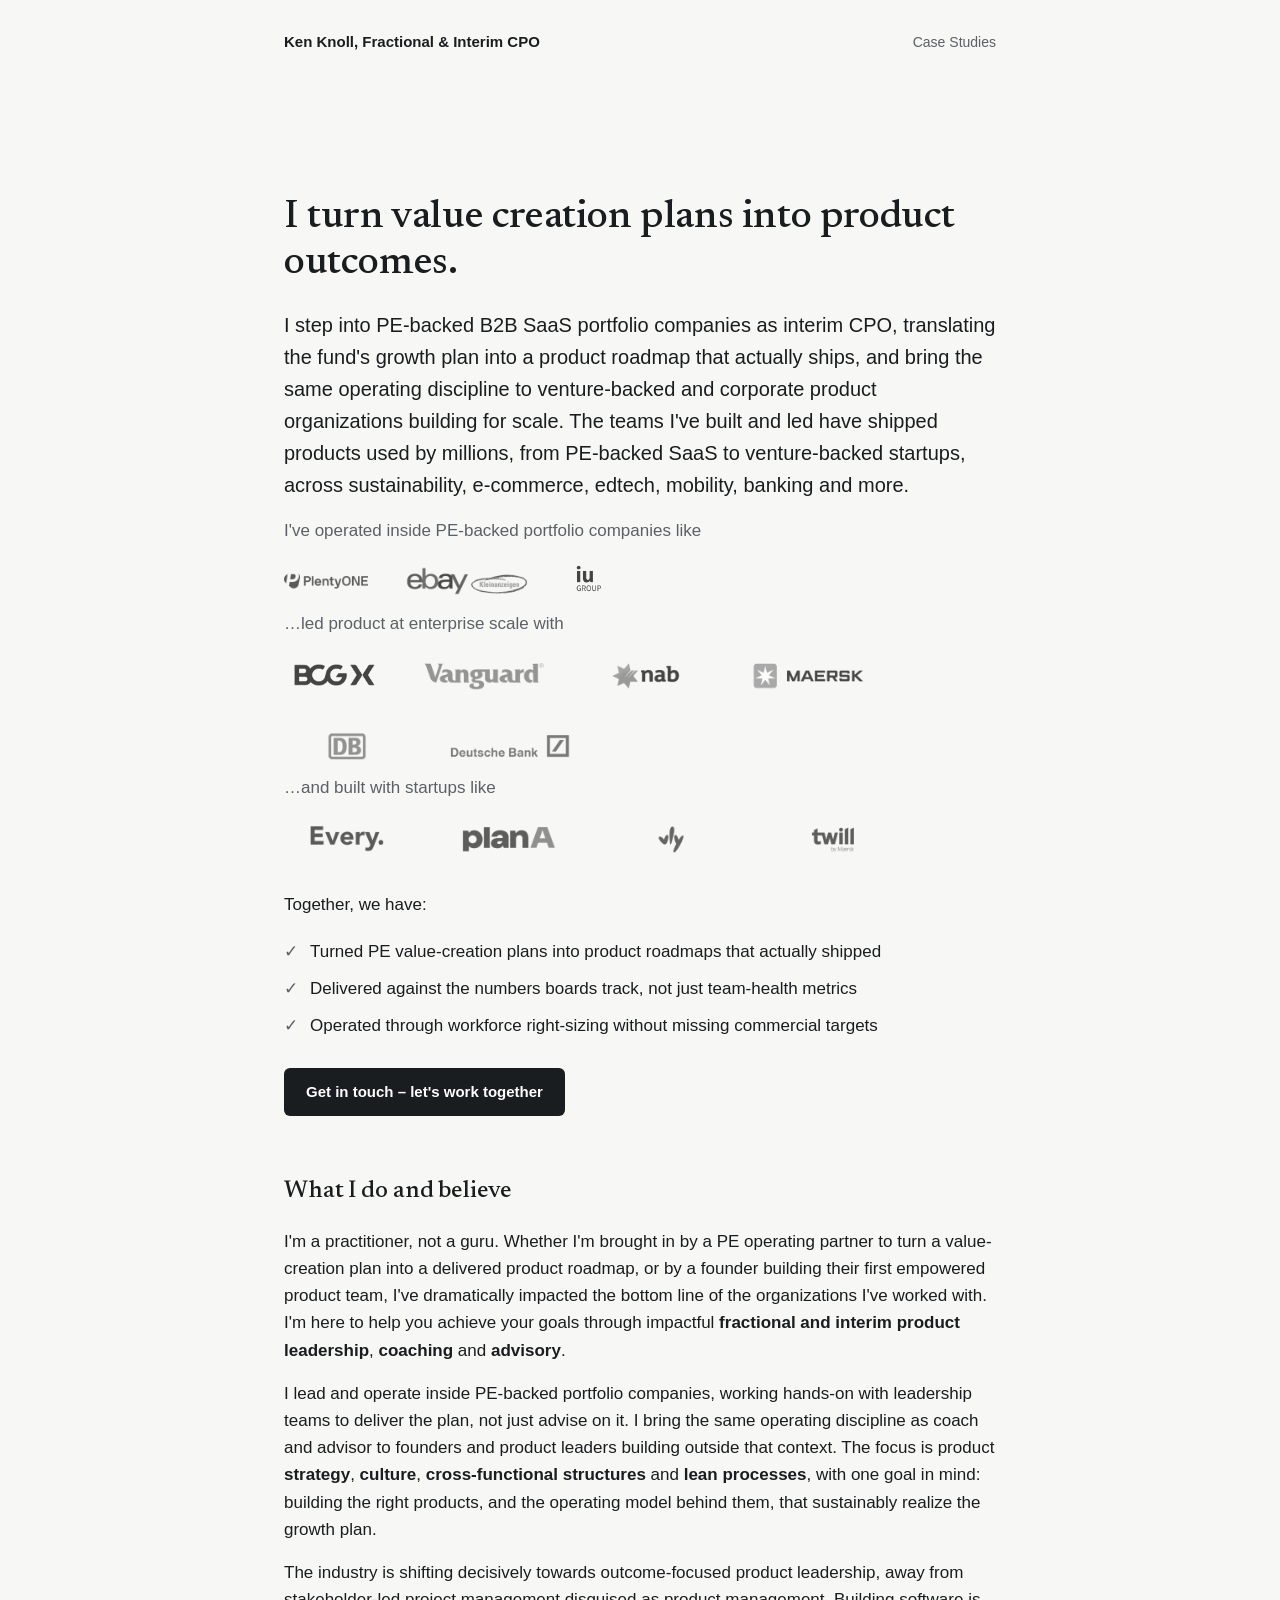
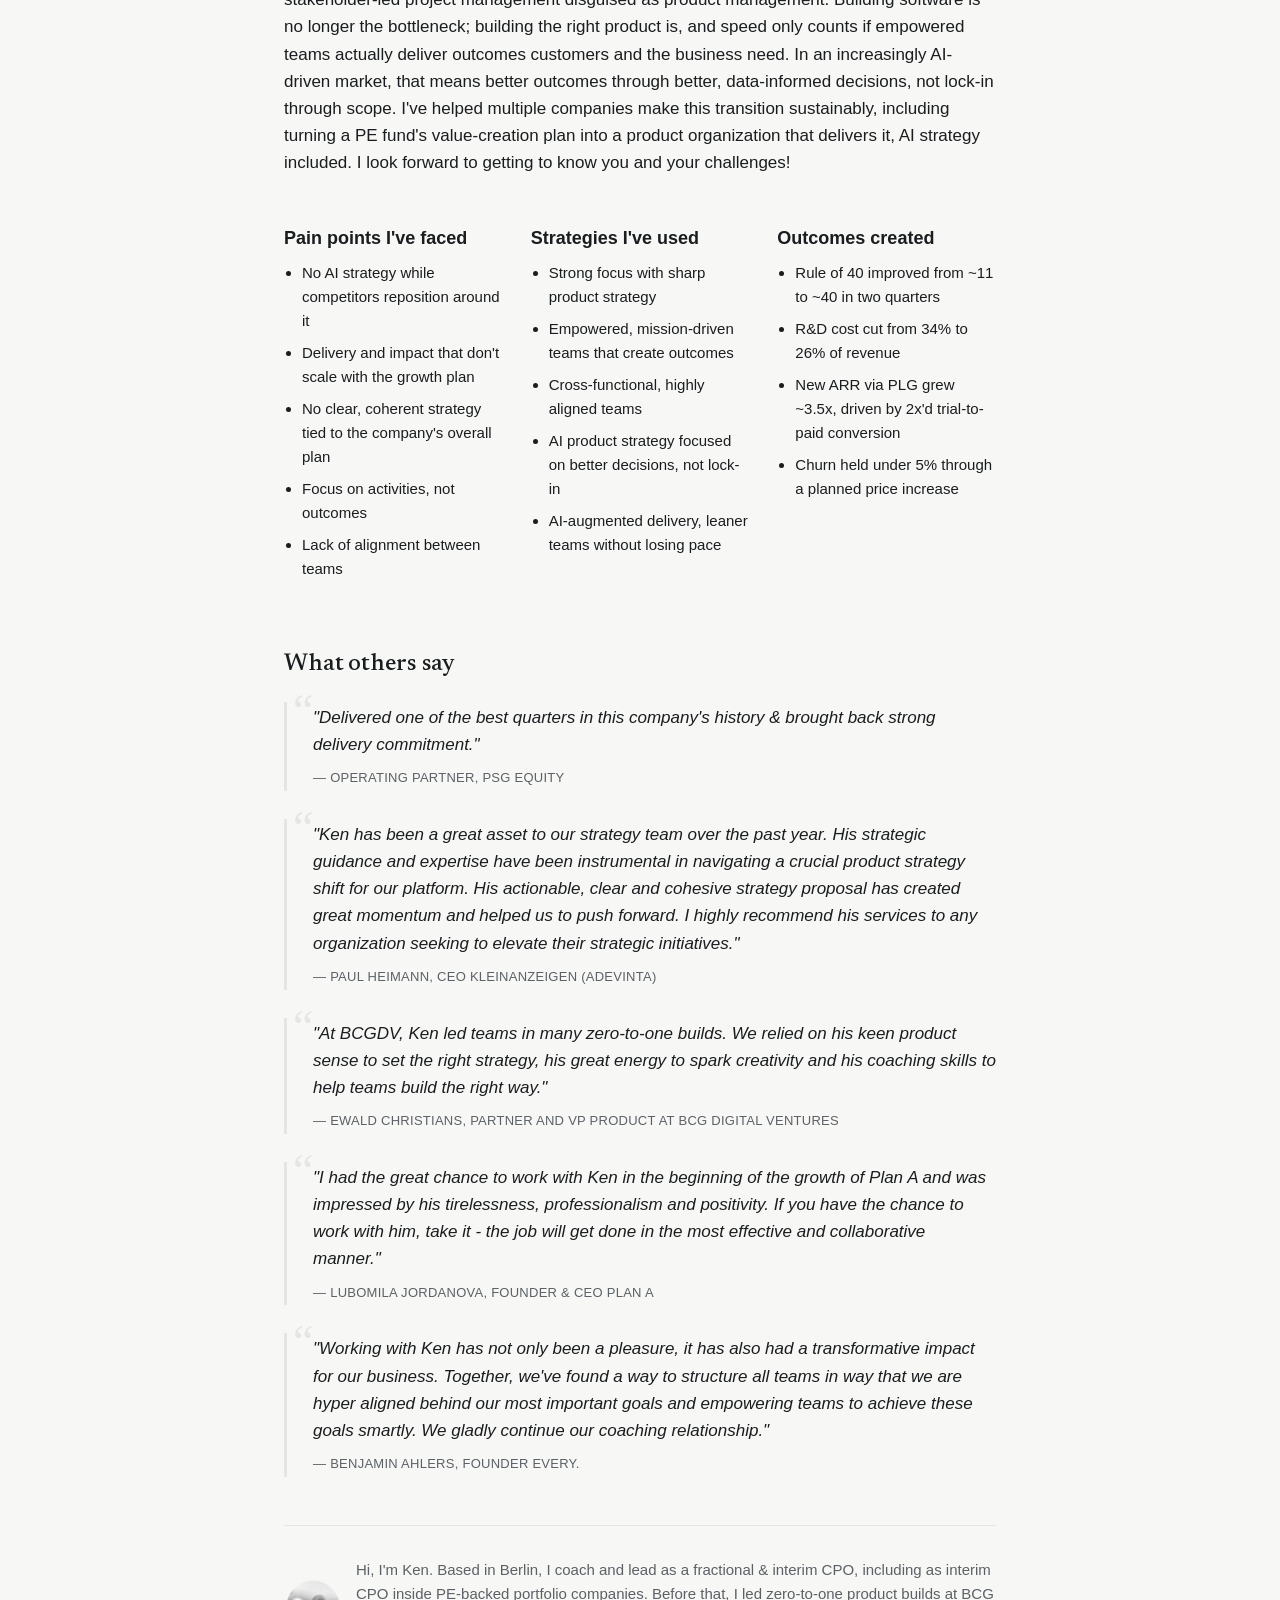
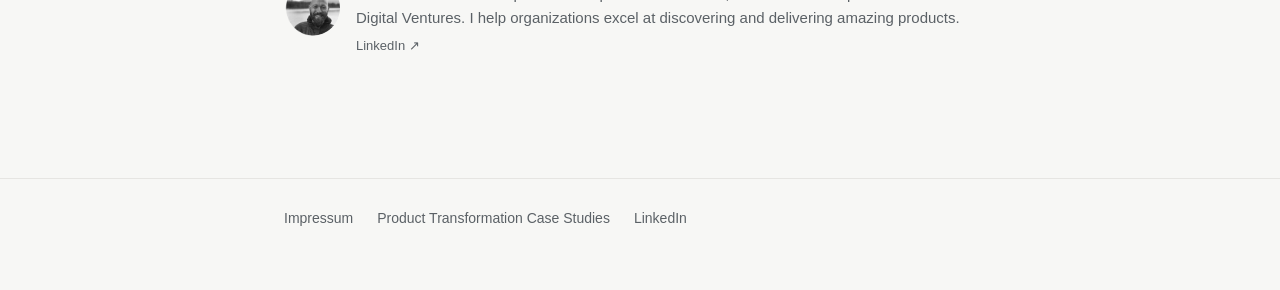
==== index.html @ 86057013 "Refine PE positioning copy per feedback - Together-we-have bullets now PE-legible proof points - Rew" ====
<!DOCTYPE html>
<html lang="en">
<head>
<meta charset="UTF-8">
<meta name="viewport" content="width=device-width, initial-scale=1.0">
<title>Ken Knoll — Interim CPO for PE-Backed B2B SaaS Growth</title>
<meta name="description" content="Ken Knoll is an interim & fractional CPO turning PE value-creation plans into delivered outcomes, most recently at a PSG Equity portfolio company.">
<link rel="canonical" href="https://ken.berlin/">
<link rel="icon" type="image/svg+xml" href="/favicon.svg">
<meta property="og:type" content="website">
<meta property="og:url" content="https://ken.berlin/">
<meta property="og:title" content="Ken Knoll — Interim CPO for PE-Backed B2B SaaS Growth">
<meta property="og:description" content="Ken Knoll is an interim & fractional CPO turning PE value-creation plans into delivered outcomes, most recently at a PSG Equity portfolio company.">
<meta property="og:image" content="https://ken.berlin/assets/images/ken-headshot.png">
<meta name="twitter:card" content="summary_large_image">
<meta name="twitter:title" content="Ken Knoll — Interim CPO for PE-Backed B2B SaaS Growth">
<meta name="twitter:description" content="Ken Knoll is an interim & fractional CPO turning PE value-creation plans into delivered outcomes, most recently at a PSG Equity portfolio company.">
<meta name="twitter:image" content="https://ken.berlin/assets/images/ken-headshot.png">
<link rel="stylesheet" href="/assets/style.css">
<script type="application/ld+json">
{
  "@context": "https://schema.org",
  "@type": "Person",
  "name": "Ken Knoll",
  "url": "https://ken.berlin/",
  "image": "https://ken.berlin/assets/images/ken-headshot.png",
  "jobTitle": "Fractional & Interim Chief Product Officer",
  "description": "Interim & fractional CPO who turns PE value-creation plans into delivered product outcomes for B2B SaaS portfolio companies.",
  "address": {
    "@type": "PostalAddress",
    "addressLocality": "Berlin",
    "addressCountry": "DE"
  },
  "sameAs": [
    "https://www.linkedin.com/in/ken-knoll-4578077a/"
  ]
}
</script>
</head>
<body>
<header class="site">
  <div class="wrap">
    <a class="brand" href="/">Ken Knoll, Fractional & Interim CPO</a>
    <nav>
      <a href="/coaching/">Case Studies</a>
    </nav>
  </div>
</header>

<main>
  <div class="wrap">
    <h1>I turn value creation plans into product outcomes.</h1>
    <p class="lede">I step into PE-backed B2B SaaS portfolio companies as interim CPO, translating the fund's growth plan into a product roadmap that actually ships, and bring the same operating discipline to venture-backed and corporate product organizations building for scale. The teams I've built and led have shipped products used by millions, from PE-backed SaaS to venture-backed startups, across sustainability, e-commerce, edtech, mobility, banking and more.</p>

    <p class="muted">I've operated inside PE-backed portfolio companies like</p>
    <div class="logo-grid">
      <img src="/assets/images/plentyone.png" alt="PlentyONE" width="400" height="200">
      <img src="/assets/images/ebay-kleinanzeigen.png" alt="eBay Kleinanzeigen" width="600" height="200">
      <img src="/assets/images/iu-group.png" alt="IU Group" width="600" height="542">
    </div>

    <p class="muted">…led product at enterprise scale with</p>
    <div class="logo-grid">
      <img src="/assets/images/bcg.png" alt="BCG" width="600" height="250">
      <img src="/assets/images/vanguard.png" alt="Vanguard" width="600" height="200">
      <img src="/assets/images/nab.png" alt="NAB" width="600" height="200">
      <img src="/assets/images/maersk.png" alt="Maersk" width="600" height="200">
      <img src="/assets/images/deutsche-bahn.png" alt="Deutsche Bahn" width="600" height="200">
      <img src="/assets/images/deutsche-bank.png" alt="Deutsche Bank" width="600" height="200">
    </div>

    <p class="muted">…and built with startups like</p>
    <div class="logo-grid">
      <img src="/assets/images/every.png" alt="Every" width="600" height="200">
      <img src="/assets/images/plan-a.png" alt="Plan A" width="600" height="200">
      <img src="/assets/images/vly.png" alt="Vly" width="600" height="200">
      <img src="/assets/images/twill.png" alt="Twill" width="600" height="200">
    </div>

    <p style="margin-top:32px;">Together, we have:</p>
    <ul class="check">
      <li>Turned PE value-creation plans into product roadmaps that actually shipped</li>
      <li>Delivered against the numbers boards track, not just team-health metrics</li>
      <li>Operated through workforce right-sizing without missing commercial targets</li>
    </ul>

    <a class="cta" href="mailto:ken.knoll@gmail.com">Get in touch – let's work together</a>

    <h2>What I do and believe</h2>
    <p>I'm a practitioner, not a guru. Whether I'm brought in by a PE operating partner to turn a value-creation plan into a delivered product roadmap, or by a founder building their first empowered product team, I've dramatically impacted the bottom line of the organizations I've worked with. I'm here to help you achieve your goals through impactful <strong>fractional and interim product leadership</strong>, <strong>coaching</strong> and <strong>advisory</strong>.</p>
    <p>I lead and operate inside PE-backed portfolio companies, working hands-on with leadership teams to deliver the plan, not just advise on it. I bring the same operating discipline as coach and advisor to founders and product leaders building outside that context. The focus is product <strong>strategy</strong>, <strong>culture</strong>, <strong>cross-functional structures</strong> and <strong>lean processes</strong>, with one goal in mind: building the right products, and the operating model behind them, that sustainably realize the growth plan.</p>
    <p>The industry is shifting decisively towards outcome-focused product leadership, away from stakeholder-led project management disguised as product management. Building software is no longer the bottleneck; building the right product is, and speed only counts if empowered teams actually deliver outcomes customers and the business need. In an increasingly AI-driven market, that means better outcomes through better, data-informed decisions, not lock-in through scope. I've helped multiple companies make this transition sustainably, including turning a PE fund's value-creation plan into a product organization that delivers it, AI strategy included. I look forward to getting to know you and your challenges!</p>

    <div class="grid-3">
      <div>
        <h3>Pain points I've faced</h3>
        <ul>
          <li>No AI strategy while competitors reposition around it</li>
          <li>Delivery and impact that don't scale with the growth plan</li>
          <li>No clear, coherent strategy tied to the company's overall plan</li>
          <li>Focus on activities, not outcomes</li>
          <li>Lack of alignment between teams</li>
        </ul>
      </div>
      <div>
        <h3>Strategies I've used</h3>
        <ul>
          <li>Strong focus with sharp product strategy</li>
          <li>Empowered, mission-driven teams that create outcomes</li>
          <li>Cross-functional, highly aligned teams</li>
          <li>AI product strategy focused on better decisions, not lock-in</li>
          <li>AI-augmented delivery, leaner teams without losing pace</li>
        </ul>
      </div>
      <div>
        <h3>Outcomes created</h3>
        <ul>
          <li>Rule of 40 improved from ~11 to ~40 in two quarters</li>
          <li>R&amp;D cost cut from 34% to 26% of revenue</li>
          <li>New ARR via PLG grew ~3.5x, driven by 2x'd trial-to-paid conversion</li>
          <li>Churn held under 5% through a planned price increase</li>
        </ul>
      </div>
    </div>

    <h2>What others say</h2>

    <blockquote class="testimonial">
      <p class="quote">"Delivered one of the best quarters in this company's history & brought back strong delivery commitment."</p>
      <cite>Operating Partner, PSG Equity</cite>
    </blockquote>

    <blockquote class="testimonial">
      <p class="quote">"Ken has been a great asset to our strategy team over the past year. His strategic guidance and expertise have been instrumental in navigating a crucial product strategy shift for our platform. His actionable, clear and cohesive strategy proposal has created great momentum and helped us to push forward. I highly recommend his services to any organization seeking to elevate their strategic initiatives."</p>
      <cite>Paul Heimann, CEO Kleinanzeigen (Adevinta)</cite>
    </blockquote>

    <blockquote class="testimonial">
      <p class="quote">"At BCGDV, Ken led teams in many zero-to-one builds. We relied on his keen product sense to set the right strategy, his great energy to spark creativity and his coaching skills to help teams build the right way."</p>
      <cite>Ewald Christians, Partner and VP Product at BCG Digital Ventures</cite>
    </blockquote>

    <blockquote class="testimonial">
      <p class="quote">"I had the great chance to work with Ken in the beginning of the growth of Plan A and was impressed by his tirelessness, professionalism and positivity. If you have the chance to work with him, take it - the job will get done in the most effective and collaborative manner."</p>
      <cite>Lubomila Jordanova, Founder &amp; CEO Plan A</cite>
    </blockquote>

    <blockquote class="testimonial">
      <p class="quote">"Working with Ken has not only been a pleasure, it has also had a transformative impact for our business. Together, we've found a way to structure all teams in way that we are hyper aligned behind our most important goals and empowering teams to achieve these goals smartly. We gladly continue our coaching relationship."</p>
      <cite>Benjamin Ahlers, Founder Every.</cite>
    </blockquote>

    <div class="author-block">
      <img src="/assets/images/ken-headshot.png" alt="Ken Knoll" width="600" height="579">
      <div>
        <p>Hi, I'm Ken. Based in Berlin, I coach and lead as a fractional &amp; interim CPO, including as interim CPO inside PE-backed portfolio companies. Before that, I led zero-to-one product builds at BCG Digital Ventures. I help organizations excel at discovering and delivering amazing products.</p>
        <a class="linkedin-link" href="https://www.linkedin.com/in/ken-knoll-4578077a/" target="_blank" rel="noopener">LinkedIn ↗</a>
      </div>
    </div>
  </div>
</main>

<footer class="site">
  <div class="wrap">
    <a href="/impressum/">Impressum</a>
    <a href="/coaching/">Product Transformation Case Studies</a>
    <a href="https://www.linkedin.com/in/ken-knoll-4578077a/" target="_blank" rel="noopener">LinkedIn</a>
  </div>
</footer>
</body>
</html>
---- assets/style.css ----
@font-face {
  font-family: 'Newsreader';
  font-style: normal;
  font-weight: 500;
  font-display: swap;
  src: url('/assets/fonts/newsreader.woff2') format('woff2');
}

:root {
  --ink: #1a1d1f;
  --muted: #5b6166;
  --line: #e6e5e2;
  --bg: #f7f7f5;
  --accent: #1a1d1f;
  --max: 760px;
  --heading-font: 'Newsreader', Georgia, serif;
}

* { box-sizing: border-box; }

html { -webkit-text-size-adjust: 100%; }

body {
  margin: 0;
  color: var(--ink);
  background: var(--bg);
  font-family: -apple-system, BlinkMacSystemFont, "Segoe UI", Helvetica, Arial, sans-serif;
  line-height: 1.6;
  font-size: 17px;
}

.wrap {
  max-width: var(--max);
  margin: 0 auto;
  padding: 0 24px;
}

header.site {
  padding: 28px 0 0;
}

header.site .wrap {
  display: flex;
  align-items: center;
  justify-content: space-between;
}

header.site a.brand {
  color: var(--ink);
  text-decoration: none;
  font-weight: 600;
  font-size: 15px;
}

header.site nav a {
  color: var(--muted);
  text-decoration: none;
  font-size: 14px;
  margin-left: 20px;
}

header.site nav a:hover { color: var(--ink); }

main { padding: 40px 0 80px; }

h1 {
  font-family: var(--heading-font);
  font-weight: 500;
  font-size: 40px;
  line-height: 1.15;
  letter-spacing: -0.01em;
  margin: 100px 0 22px;
}

h2 {
  font-family: var(--heading-font);
  font-weight: 500;
  font-size: 24px;
  margin: 56px 0 18px;
  letter-spacing: -0.005em;
}

h3 {
  font-size: 18px;
  margin: 28px 0 8px;
}

p { margin: 0 0 16px; }

.lede {
  font-size: 20px;
  color: var(--ink);
}

.muted { color: var(--muted); }

a { color: var(--ink); }

.cta {
  display: inline-block;
  margin-top: 8px;
  padding: 12px 22px;
  background: var(--ink);
  color: #fff !important;
  text-decoration: none;
  border-radius: 6px;
  font-weight: 600;
  font-size: 15px;
}

.cta:hover { opacity: 0.85; }

.logos-label {
  font-size: 13px;
  text-transform: uppercase;
  letter-spacing: 0.06em;
  color: var(--muted);
  margin: 40px 0 16px;
}

.logo-grid {
  display: flex;
  flex-wrap: wrap;
  align-items: center;
  gap: 28px 36px;
  margin-bottom: 8px;
}

.logo-grid img {
  height: 42px;
  width: auto;
  max-width: 170px;
  object-fit: contain;
  filter: grayscale(100%);
  opacity: 0.72;
}

ul.check {
  list-style: none;
  padding: 0;
  margin: 20px 0;
}

ul.check li {
  padding-left: 26px;
  position: relative;
  margin-bottom: 10px;
}

ul.check li::before {
  content: "✓";
  position: absolute;
  left: 0;
  color: var(--muted);
}

.grid-3 {
  display: grid;
  grid-template-columns: repeat(3, 1fr);
  gap: 28px;
  margin: 20px 0 8px;
}

.grid-3 ul {
  margin: 0;
  padding-left: 18px;
}

.grid-3 li { margin-bottom: 8px; font-size: 15px; }

@media (max-width: 640px) {
  body { font-size: 16px; }
  .wrap { padding: 0 20px; }
  header.site { padding-top: 20px; }
  header.site nav a { margin-left: 14px; font-size: 13px; }
  main { padding: 24px 0 56px; }
  h1 { font-size: 28px; margin-top: 48px; }
  h2 { font-size: 21px; margin: 40px 0 14px; }
  .lede { font-size: 18px; }
  .grid-3 { grid-template-columns: 1fr; gap: 24px; }
  .logo-grid { gap: 20px 24px; }
  .logo-grid img { height: 30px; max-width: 120px; }
  .author-block { flex-wrap: wrap; }
  .exec-summary { padding: 16px 18px; }
  footer.site .wrap { flex-direction: column; gap: 10px; }
}

@media (max-width: 420px) {
  header.site .wrap { flex-direction: column; align-items: flex-start; gap: 10px; }
  header.site nav a { margin-left: 0; margin-right: 16px; }
}

blockquote.testimonial {
  position: relative;
  margin: 0 0 28px;
  padding: 2px 0 2px 26px;
  border-left: 3px solid var(--line);
}

blockquote.testimonial::before {
  content: "\201C";
  position: absolute;
  left: 6px;
  top: -14px;
  font-family: Georgia, "Times New Roman", serif;
  font-size: 46px;
  line-height: 1;
  color: var(--line);
}

blockquote.testimonial p.quote {
  font-style: italic;
  font-size: 17px;
  margin: 0 0 10px;
  color: var(--ink);
}

blockquote.testimonial cite {
  display: block;
  font-style: normal;
  color: var(--muted);
  font-size: 13px;
  letter-spacing: 0.02em;
  text-transform: uppercase;
}

blockquote.testimonial cite::before {
  content: "— ";
}

.author-block {
  display: flex;
  align-items: center;
  gap: 16px;
  margin-top: 48px;
  padding-top: 32px;
  border-top: 1px solid var(--line);
}

.author-block img {
  width: 56px;
  height: 56px;
  border-radius: 50%;
  object-fit: cover;
}

.author-block p { margin: 0; font-size: 15px; color: var(--muted); }

.author-block .linkedin-link {
  display: inline-block;
  margin-top: 6px;
  font-size: 13px;
  color: var(--muted);
  text-decoration: none;
}

.author-block .linkedin-link:hover { color: var(--ink); }

footer.site {
  border-top: 1px solid var(--line);
  margin-top: 40px;
  padding: 28px 0 60px;
}

footer.site .wrap {
  display: flex;
  flex-wrap: wrap;
  gap: 8px 24px;
  font-size: 14px;
}

footer.site a {
  color: var(--muted);
  text-decoration: none;
}

footer.site a:hover { color: var(--ink); }

.back-link {
  display: inline-block;
  margin-bottom: 24px;
  font-size: 14px;
  color: var(--muted);
  text-decoration: none;
}

.back-link:hover { color: var(--ink); }

article.case-study {
  padding: 32px 0 40px;
  border-bottom: 1px solid var(--line);
  margin-bottom: 8px;
}

article.case-study:last-of-type { border-bottom: none; }

.exec-summary {
  background: #f4f2ee;
  border-radius: 8px;
  padding: 20px 22px;
  margin: 18px 0 28px;
  font-size: 15px;
}

.exec-summary dt {
  font-weight: 600;
  margin-top: 10px;
}

.exec-summary dt:first-child { margin-top: 0; }

.exec-summary dd { margin: 2px 0 0; color: var(--muted); }
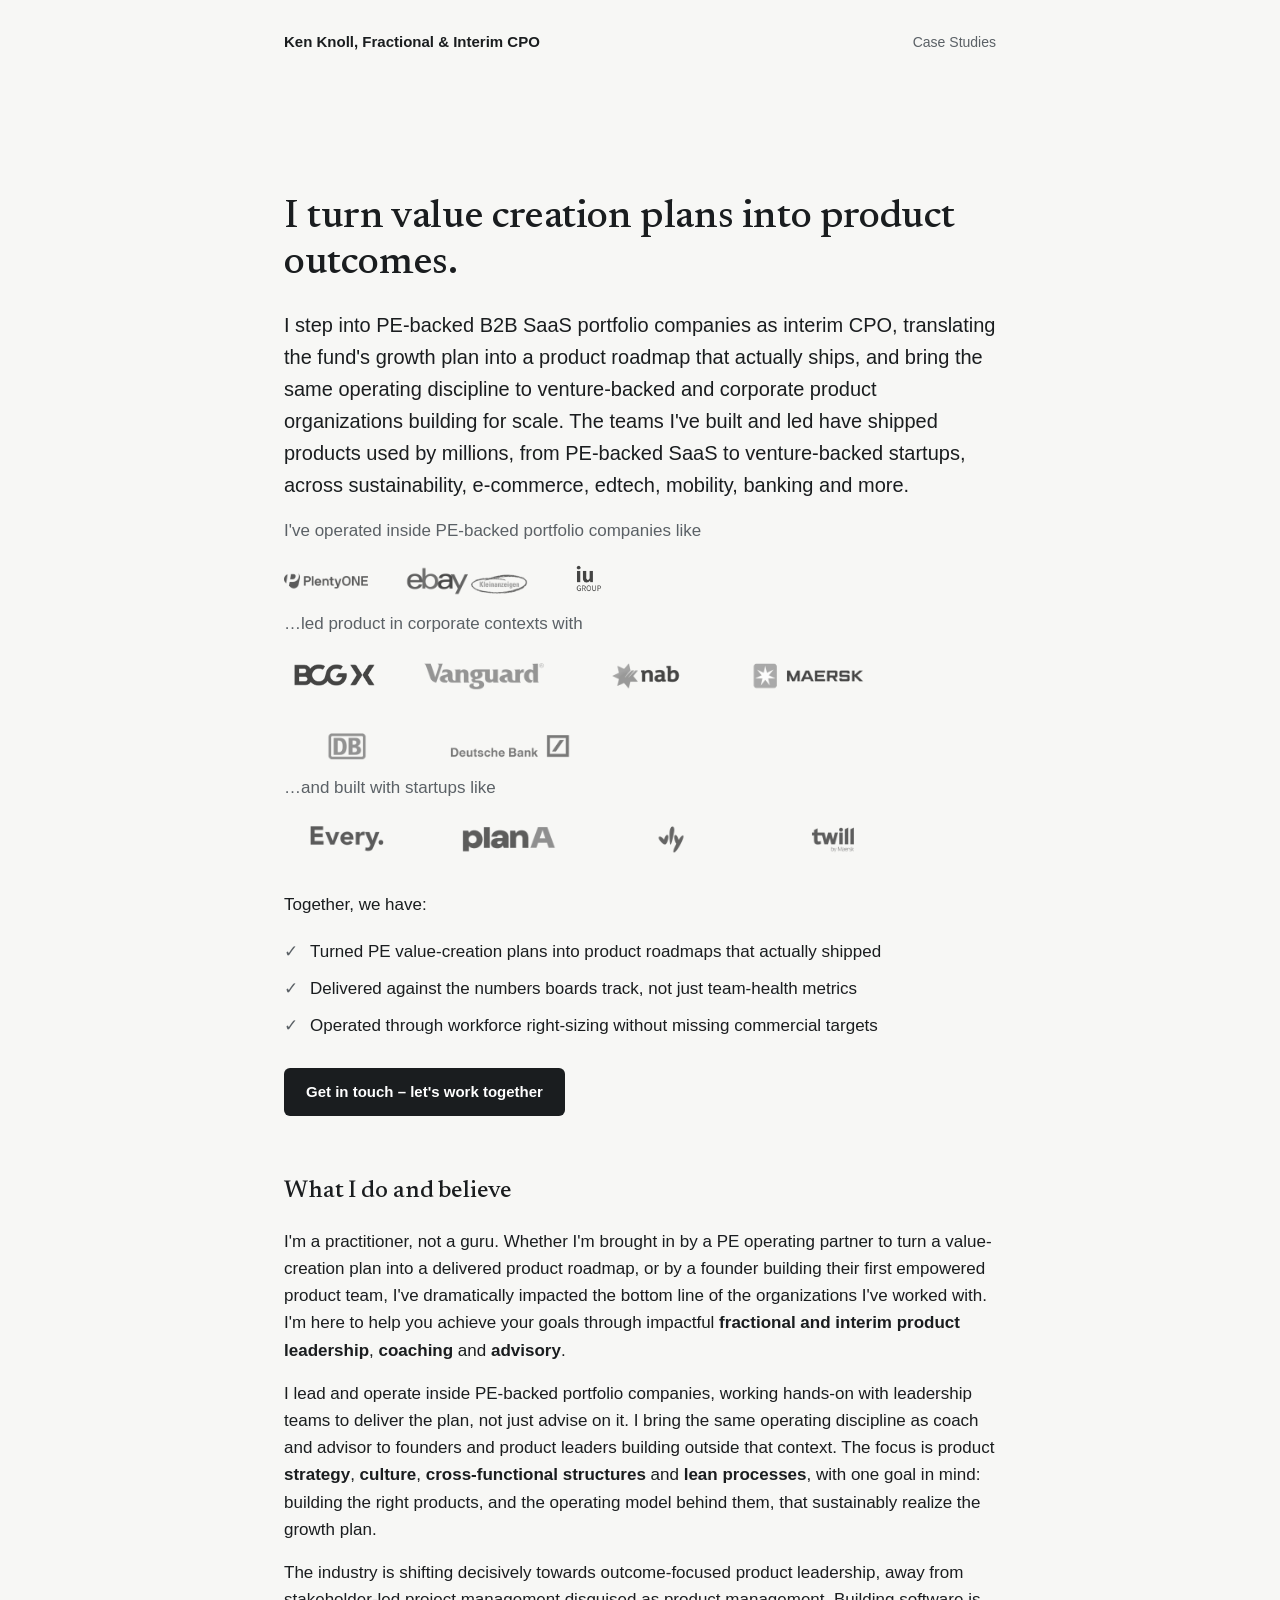
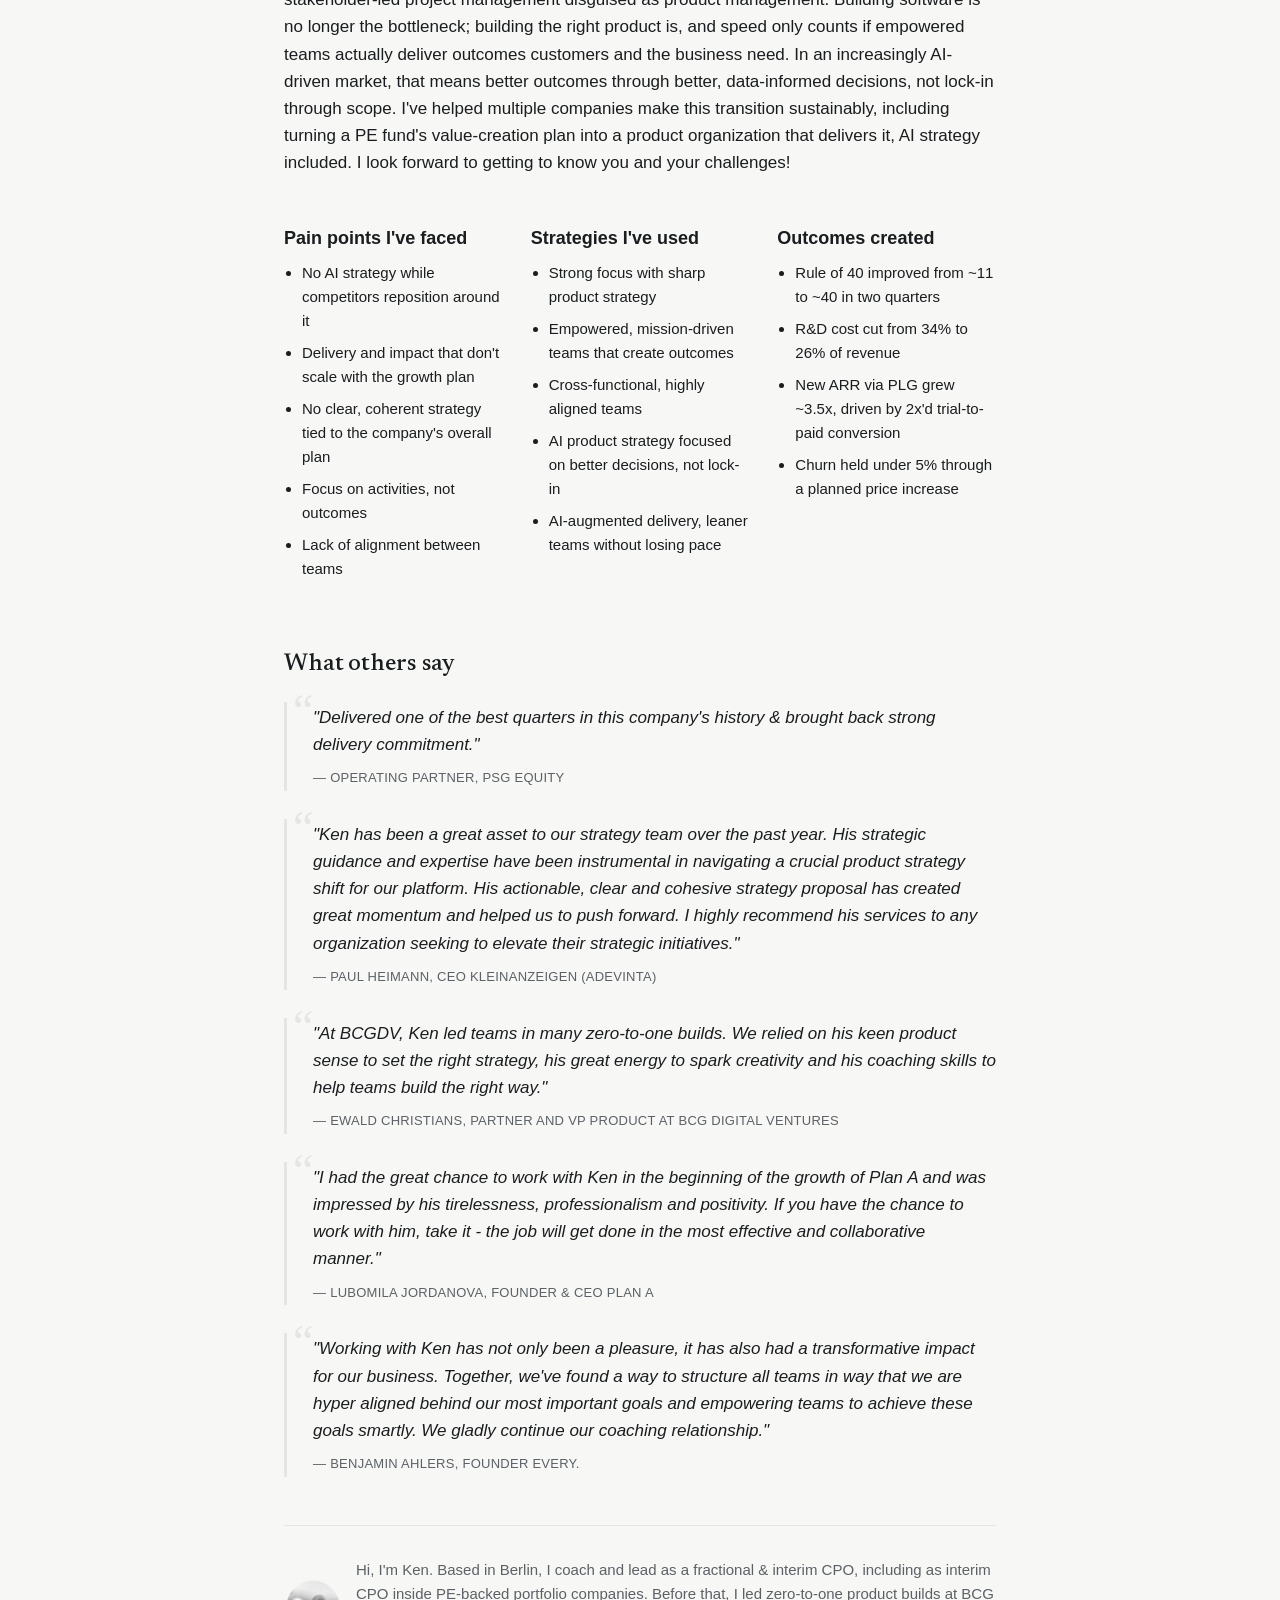
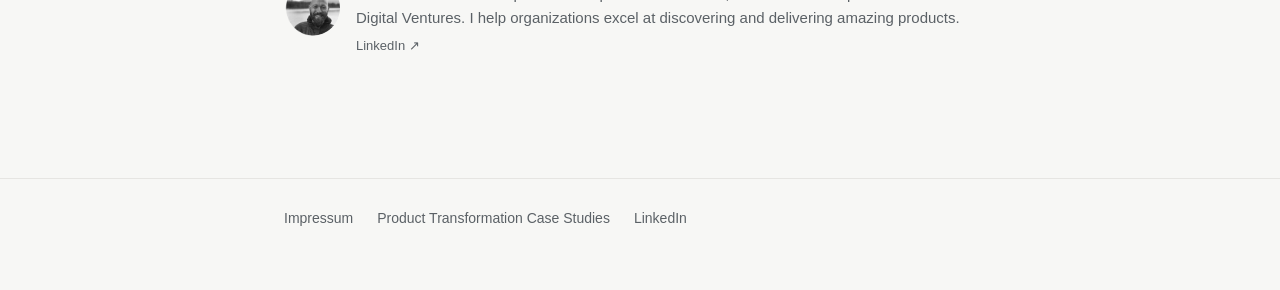
==== commit 1d44e4b8: "Fix logo group label: corporate contexts, not enterprise scale" ====
--- a/index.html
+++ b/index.html
@@ -59,7 +59,7 @@
       <img src="/assets/images/iu-group.png" alt="IU Group" width="600" height="542">
     </div>
 
-    <p class="muted">…led product at enterprise scale with</p>
+    <p class="muted">…led product in corporate contexts with</p>
     <div class="logo-grid">
       <img src="/assets/images/bcg.png" alt="BCG" width="600" height="250">
       <img src="/assets/images/vanguard.png" alt="Vanguard" width="600" height="200">
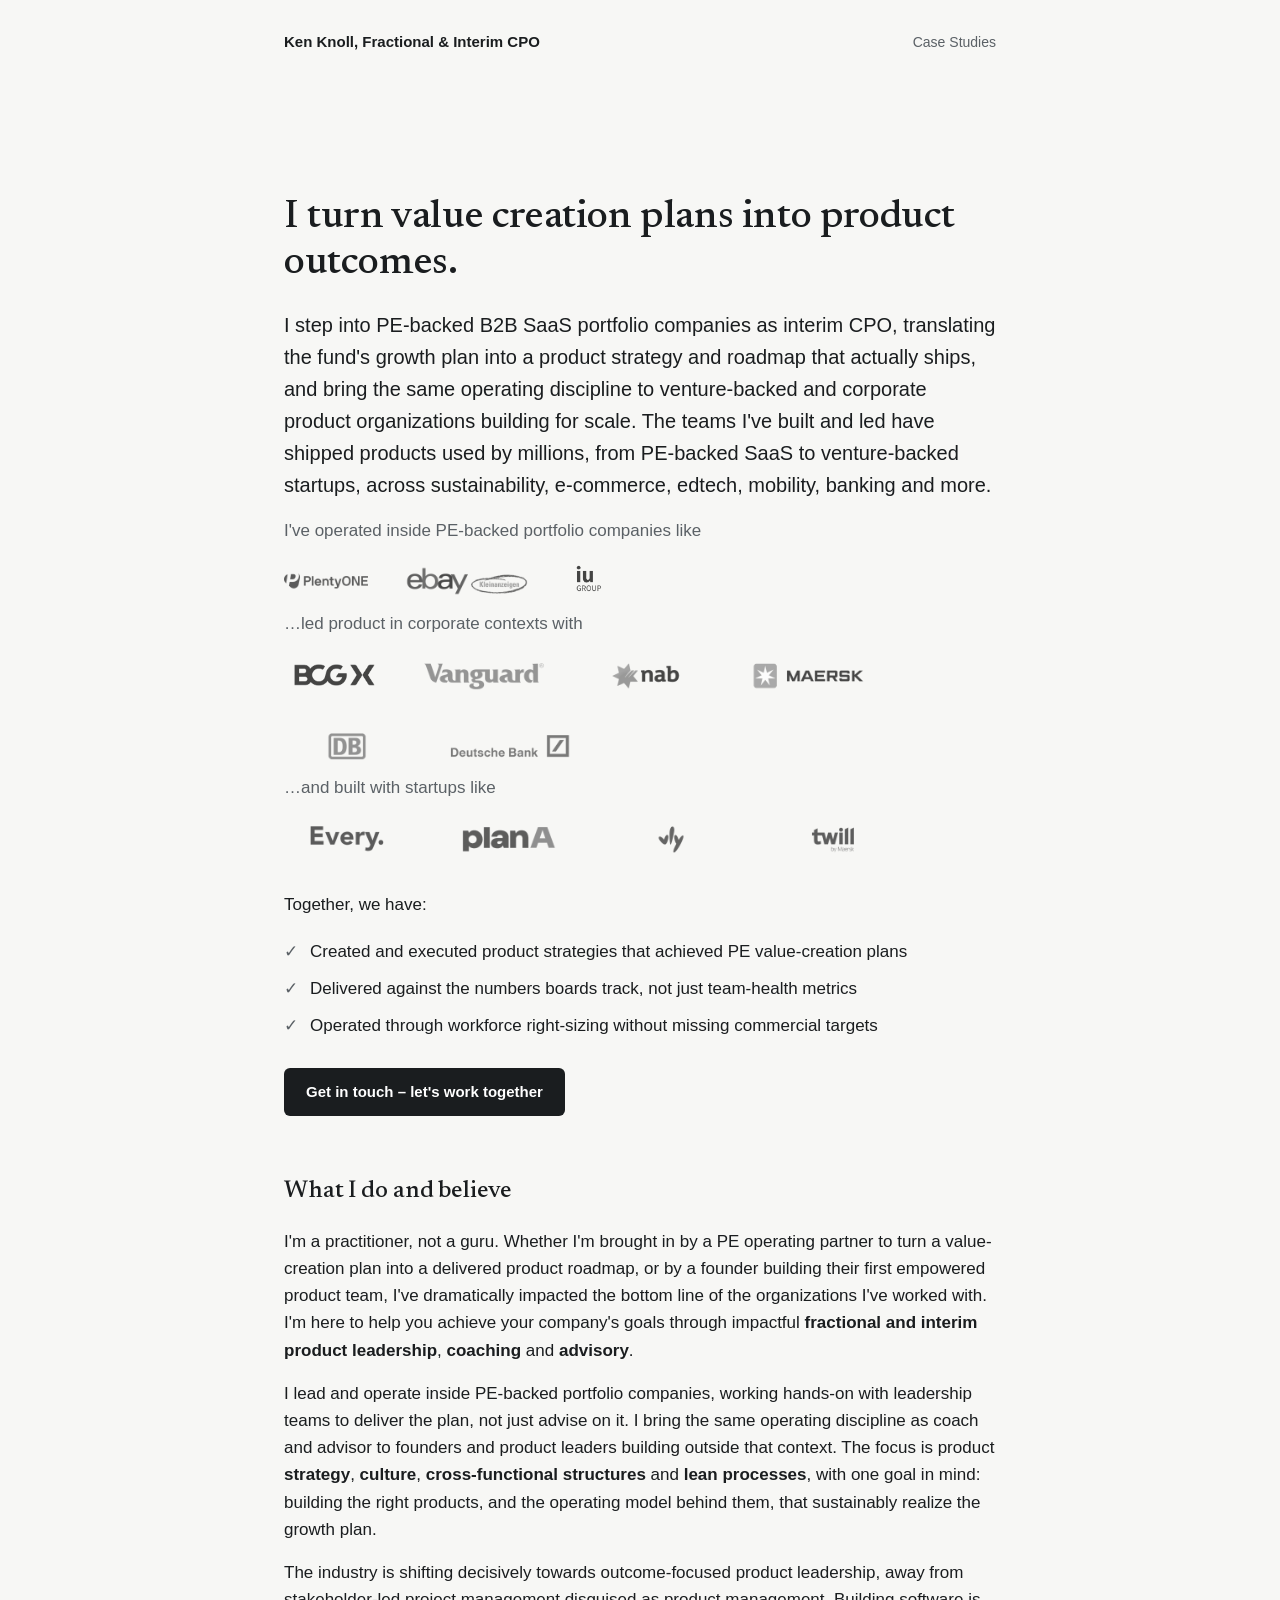
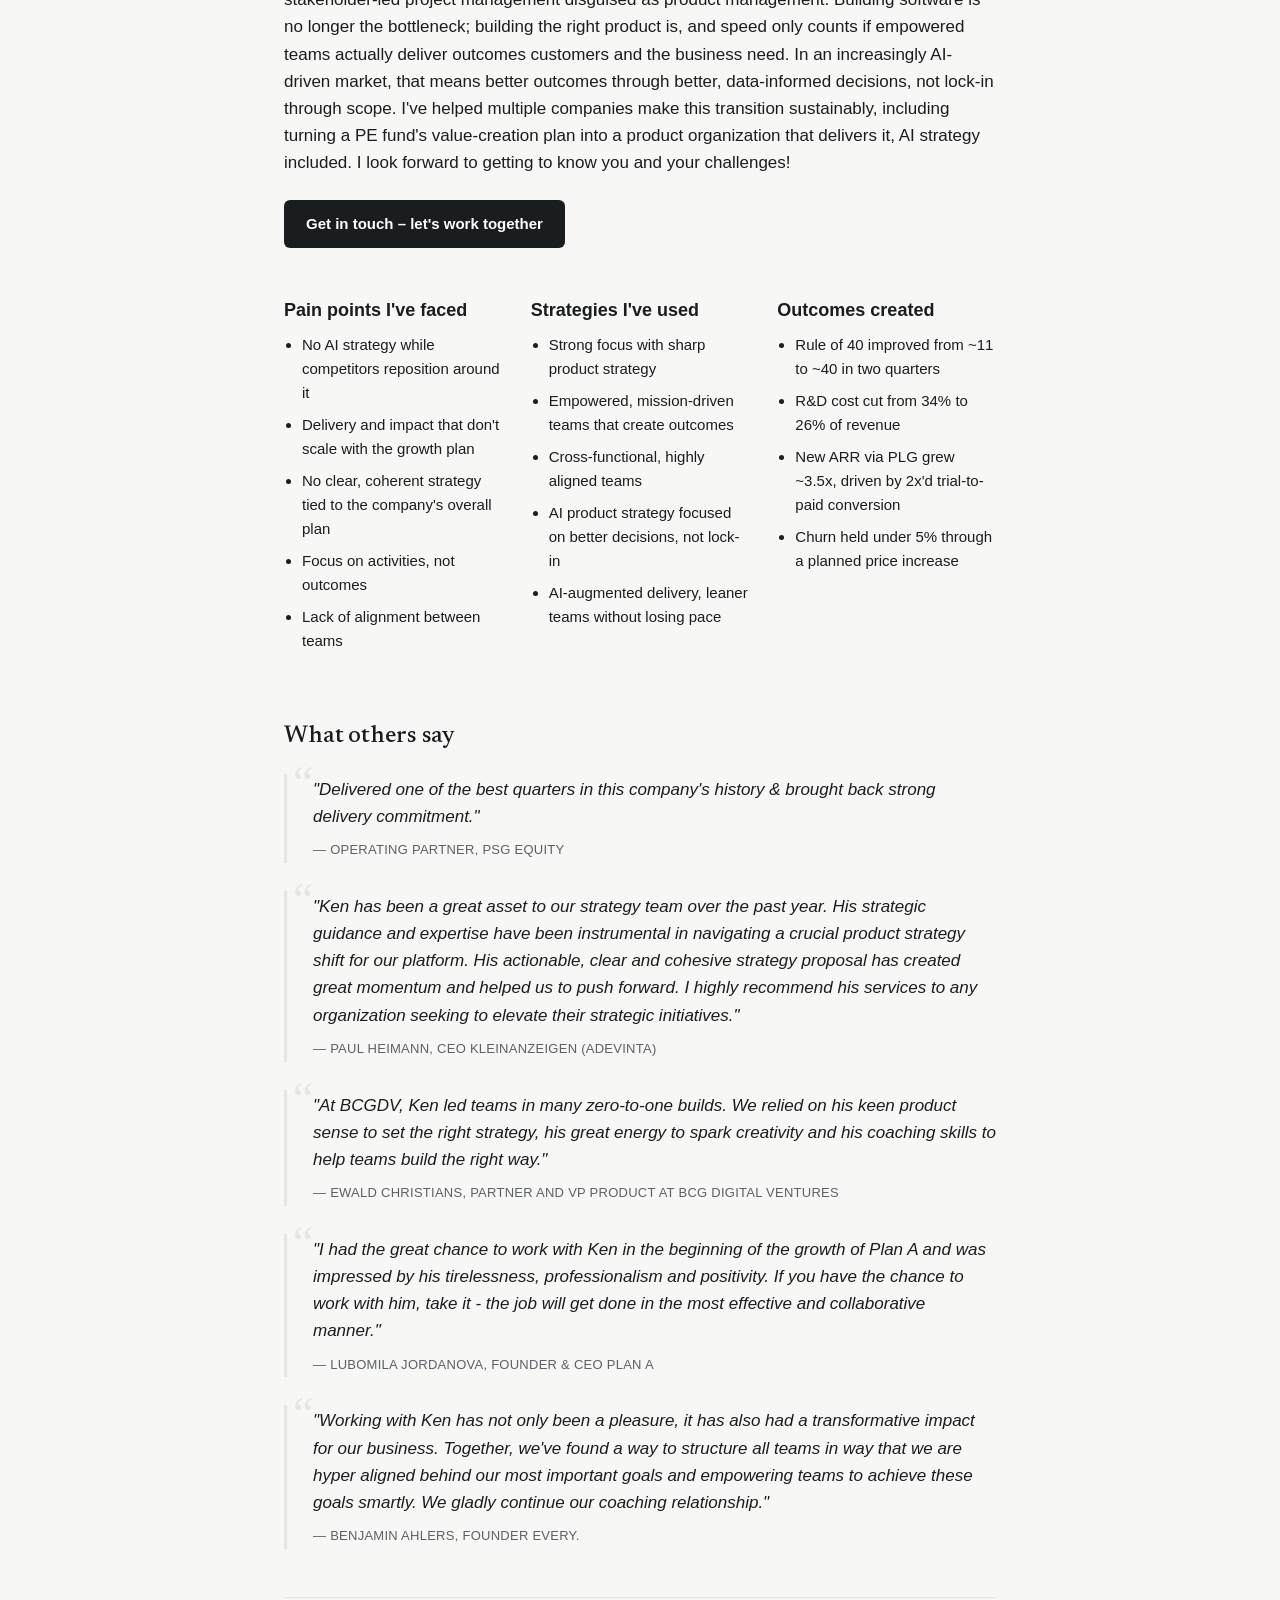
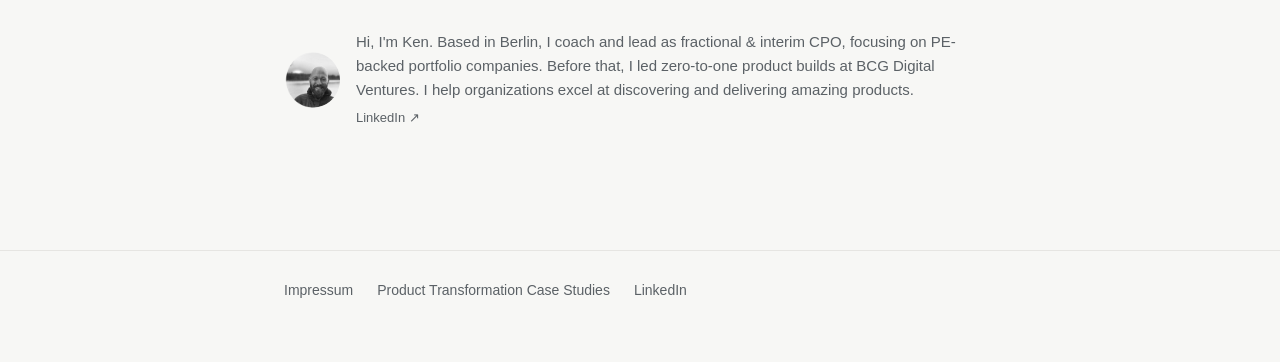
==== commit a76e47b0: "Small copy fixes: strategy+roadmap, dedupe CTA phrasing, company's goals, repeat CTA, dedupe bio" ====
--- a/index.html
+++ b/index.html
@@ -50,7 +50,7 @@
 <main>
   <div class="wrap">
     <h1>I turn value creation plans into product outcomes.</h1>
-    <p class="lede">I step into PE-backed B2B SaaS portfolio companies as interim CPO, translating the fund's growth plan into a product roadmap that actually ships, and bring the same operating discipline to venture-backed and corporate product organizations building for scale. The teams I've built and led have shipped products used by millions, from PE-backed SaaS to venture-backed startups, across sustainability, e-commerce, edtech, mobility, banking and more.</p>
+    <p class="lede">I step into PE-backed B2B SaaS portfolio companies as interim CPO, translating the fund's growth plan into a product strategy and roadmap that actually ships, and bring the same operating discipline to venture-backed and corporate product organizations building for scale. The teams I've built and led have shipped products used by millions, from PE-backed SaaS to venture-backed startups, across sustainability, e-commerce, edtech, mobility, banking and more.</p>
 
     <p class="muted">I've operated inside PE-backed portfolio companies like</p>
     <div class="logo-grid">
@@ -79,7 +79,7 @@
 
     <p style="margin-top:32px;">Together, we have:</p>
     <ul class="check">
-      <li>Turned PE value-creation plans into product roadmaps that actually shipped</li>
+      <li>Created and executed product strategies that achieved PE value-creation plans</li>
       <li>Delivered against the numbers boards track, not just team-health metrics</li>
       <li>Operated through workforce right-sizing without missing commercial targets</li>
     </ul>
@@ -87,9 +87,11 @@
     <a class="cta" href="mailto:ken.knoll@gmail.com">Get in touch – let's work together</a>
 
     <h2>What I do and believe</h2>
-    <p>I'm a practitioner, not a guru. Whether I'm brought in by a PE operating partner to turn a value-creation plan into a delivered product roadmap, or by a founder building their first empowered product team, I've dramatically impacted the bottom line of the organizations I've worked with. I'm here to help you achieve your goals through impactful <strong>fractional and interim product leadership</strong>, <strong>coaching</strong> and <strong>advisory</strong>.</p>
+    <p>I'm a practitioner, not a guru. Whether I'm brought in by a PE operating partner to turn a value-creation plan into a delivered product roadmap, or by a founder building their first empowered product team, I've dramatically impacted the bottom line of the organizations I've worked with. I'm here to help you achieve your company's goals through impactful <strong>fractional and interim product leadership</strong>, <strong>coaching</strong> and <strong>advisory</strong>.</p>
     <p>I lead and operate inside PE-backed portfolio companies, working hands-on with leadership teams to deliver the plan, not just advise on it. I bring the same operating discipline as coach and advisor to founders and product leaders building outside that context. The focus is product <strong>strategy</strong>, <strong>culture</strong>, <strong>cross-functional structures</strong> and <strong>lean processes</strong>, with one goal in mind: building the right products, and the operating model behind them, that sustainably realize the growth plan.</p>
     <p>The industry is shifting decisively towards outcome-focused product leadership, away from stakeholder-led project management disguised as product management. Building software is no longer the bottleneck; building the right product is, and speed only counts if empowered teams actually deliver outcomes customers and the business need. In an increasingly AI-driven market, that means better outcomes through better, data-informed decisions, not lock-in through scope. I've helped multiple companies make this transition sustainably, including turning a PE fund's value-creation plan into a product organization that delivers it, AI strategy included. I look forward to getting to know you and your challenges!</p>
+
+    <a class="cta" href="mailto:ken.knoll@gmail.com">Get in touch – let's work together</a>
 
     <div class="grid-3">
       <div>
@@ -153,7 +155,7 @@
     <div class="author-block">
       <img src="/assets/images/ken-headshot.png" alt="Ken Knoll" width="600" height="579">
       <div>
-        <p>Hi, I'm Ken. Based in Berlin, I coach and lead as a fractional &amp; interim CPO, including as interim CPO inside PE-backed portfolio companies. Before that, I led zero-to-one product builds at BCG Digital Ventures. I help organizations excel at discovering and delivering amazing products.</p>
+        <p>Hi, I'm Ken. Based in Berlin, I coach and lead as fractional &amp; interim CPO, focusing on PE-backed portfolio companies. Before that, I led zero-to-one product builds at BCG Digital Ventures. I help organizations excel at discovering and delivering amazing products.</p>
         <a class="linkedin-link" href="https://www.linkedin.com/in/ken-knoll-4578077a/" target="_blank" rel="noopener">LinkedIn ↗</a>
       </div>
     </div>
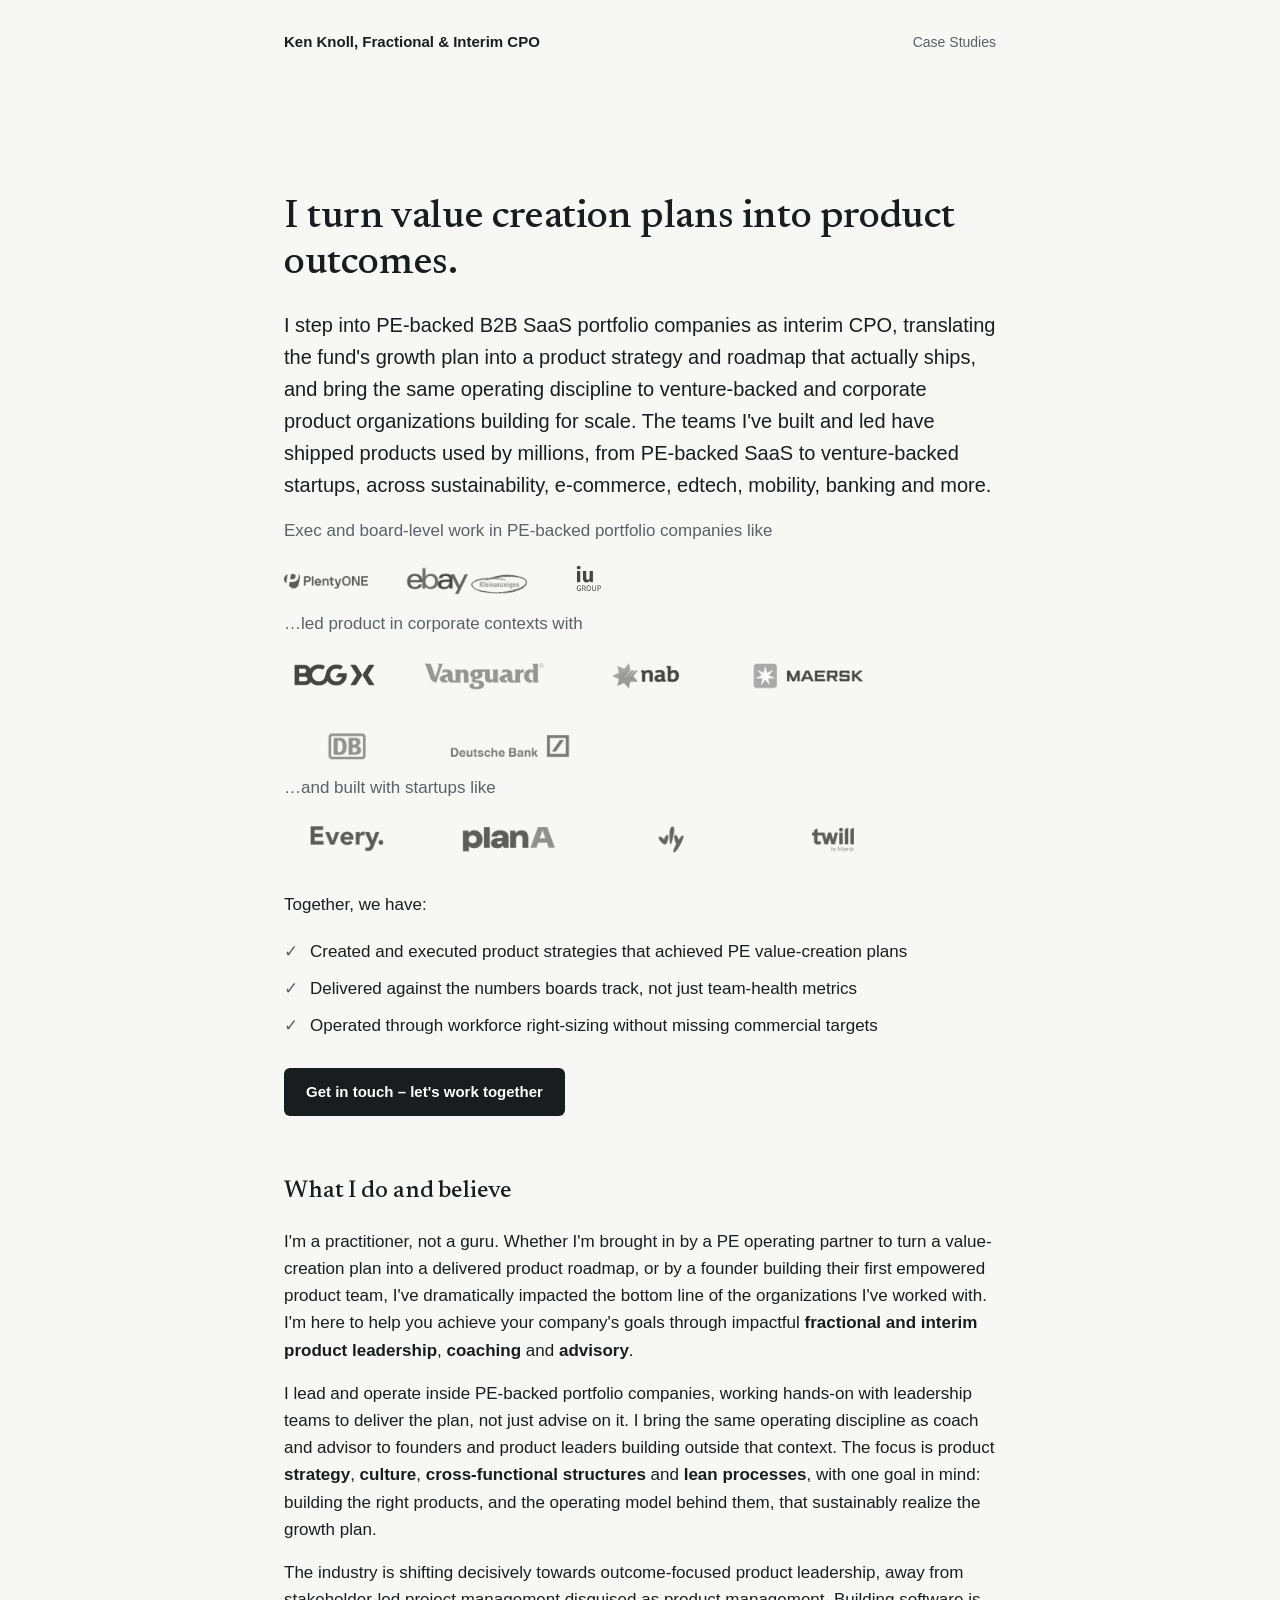
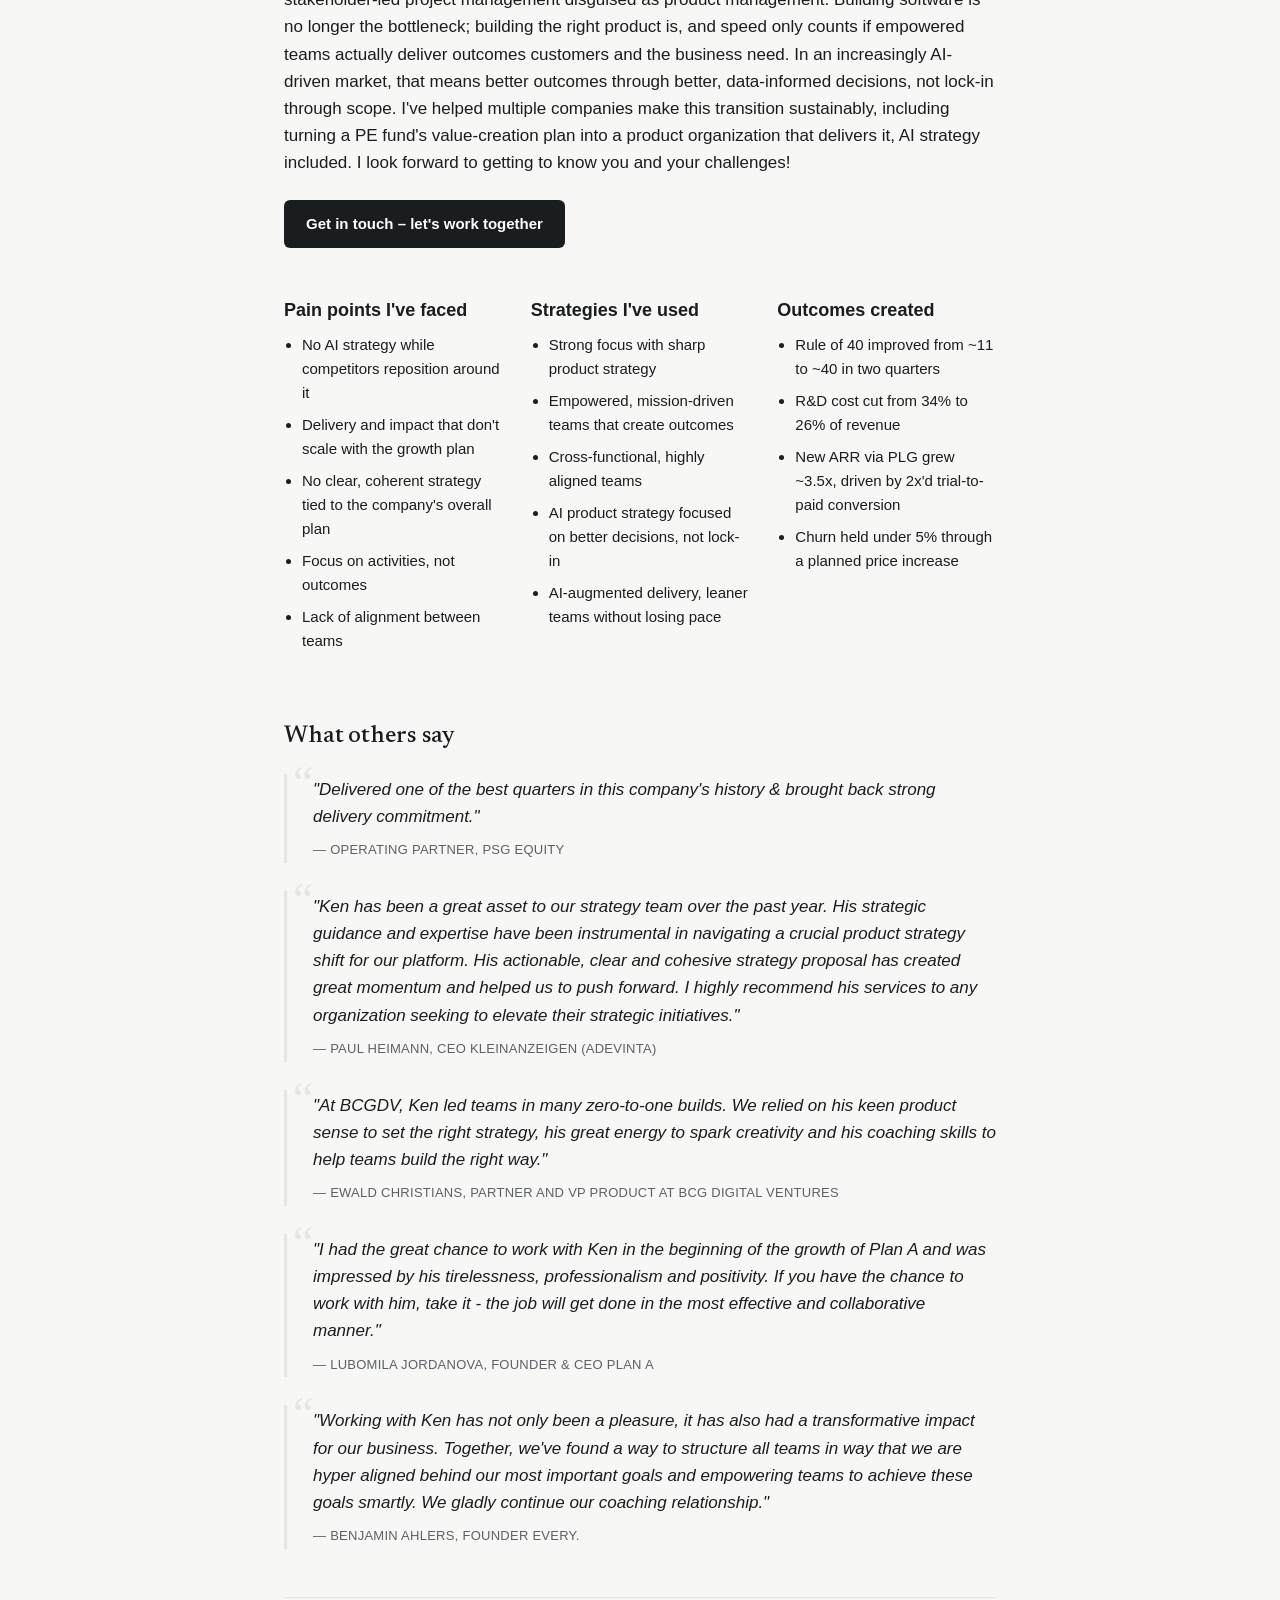
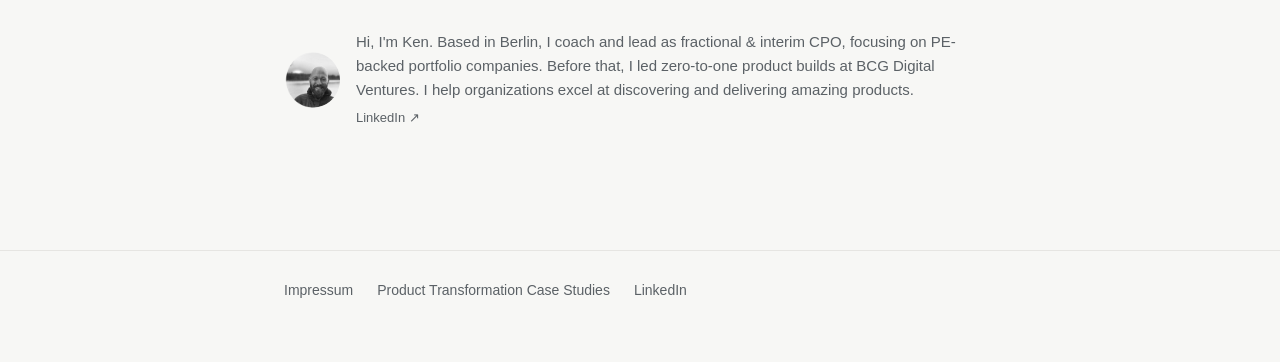
==== commit bcf99148: "Sharpen PE-backed logo label to convey seniority without overclaiming board seat" ====
--- a/index.html
+++ b/index.html
@@ -52,7 +52,7 @@
     <h1>I turn value creation plans into product outcomes.</h1>
     <p class="lede">I step into PE-backed B2B SaaS portfolio companies as interim CPO, translating the fund's growth plan into a product strategy and roadmap that actually ships, and bring the same operating discipline to venture-backed and corporate product organizations building for scale. The teams I've built and led have shipped products used by millions, from PE-backed SaaS to venture-backed startups, across sustainability, e-commerce, edtech, mobility, banking and more.</p>
 
-    <p class="muted">I've operated inside PE-backed portfolio companies like</p>
+    <p class="muted">Exec and board-level work in PE-backed portfolio companies like</p>
     <div class="logo-grid">
       <img src="/assets/images/plentyone.png" alt="PlentyONE" width="400" height="200">
       <img src="/assets/images/ebay-kleinanzeigen.png" alt="eBay Kleinanzeigen" width="600" height="200">
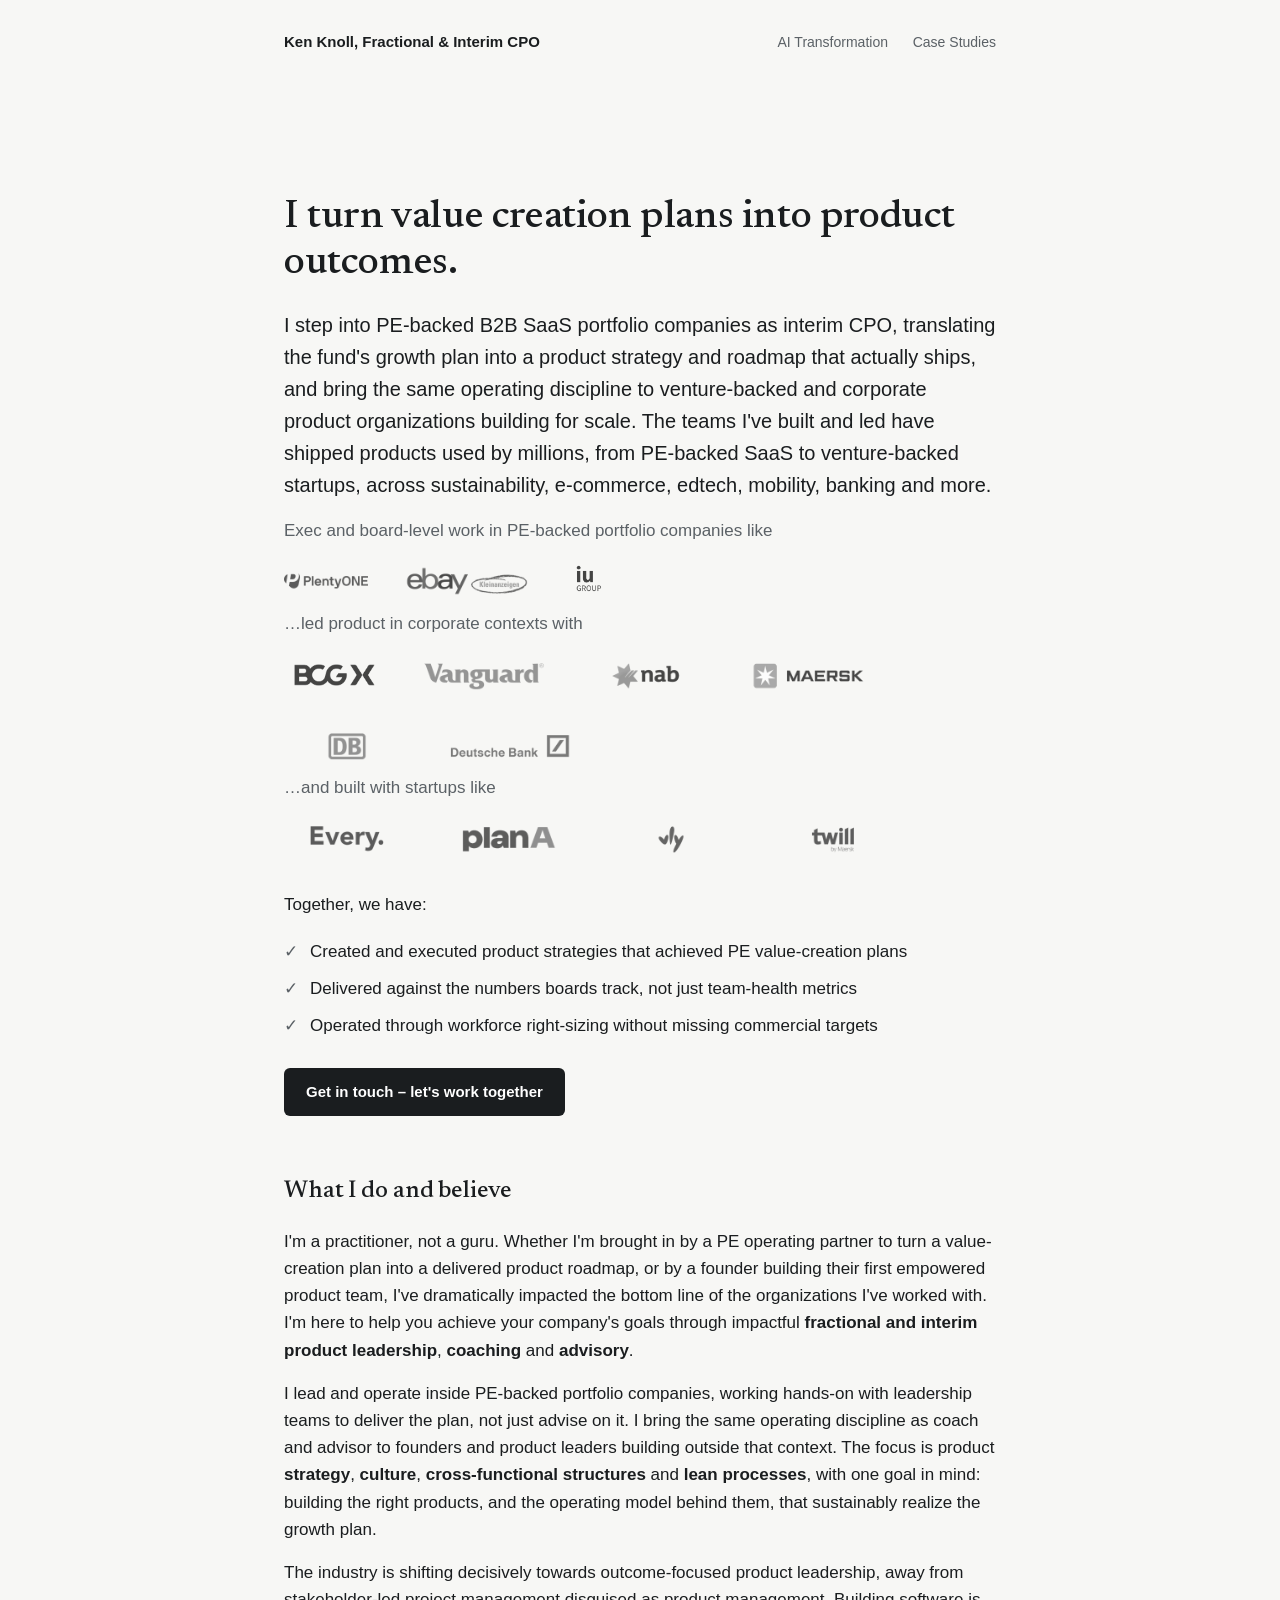
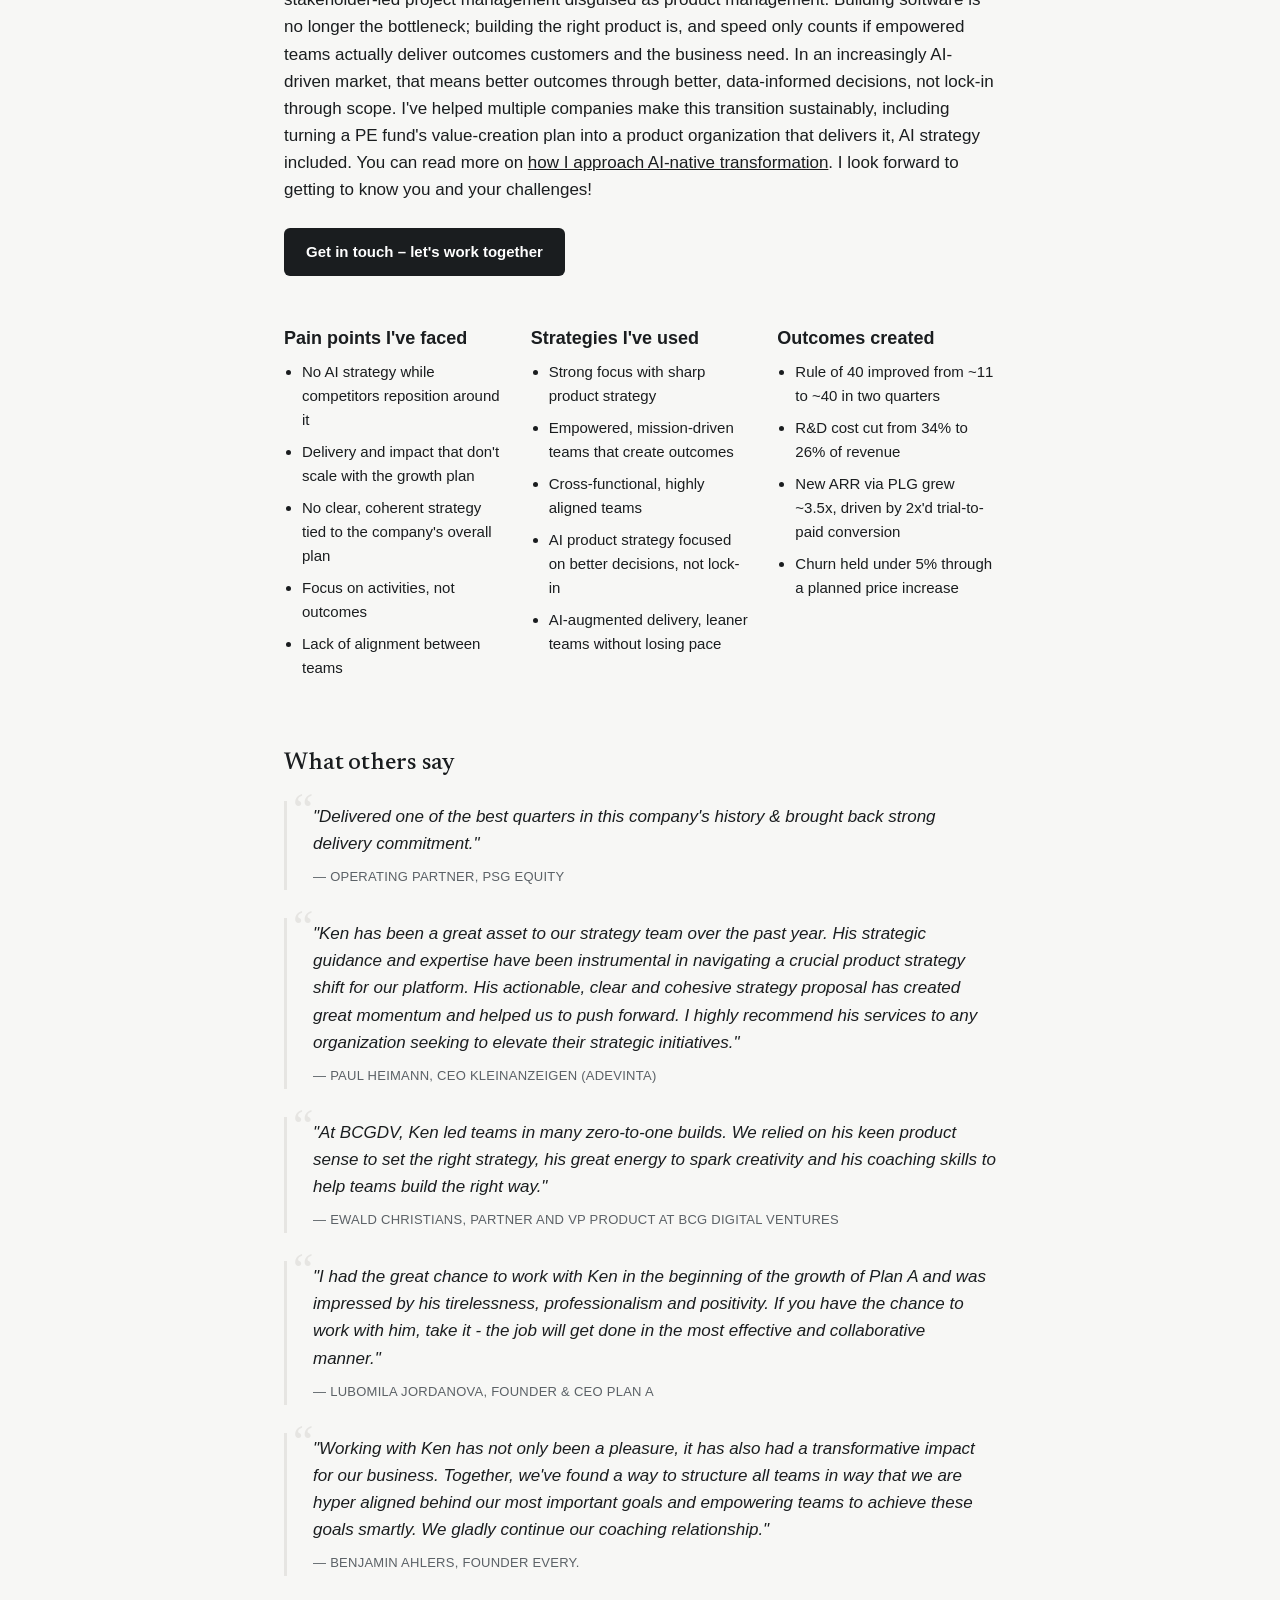
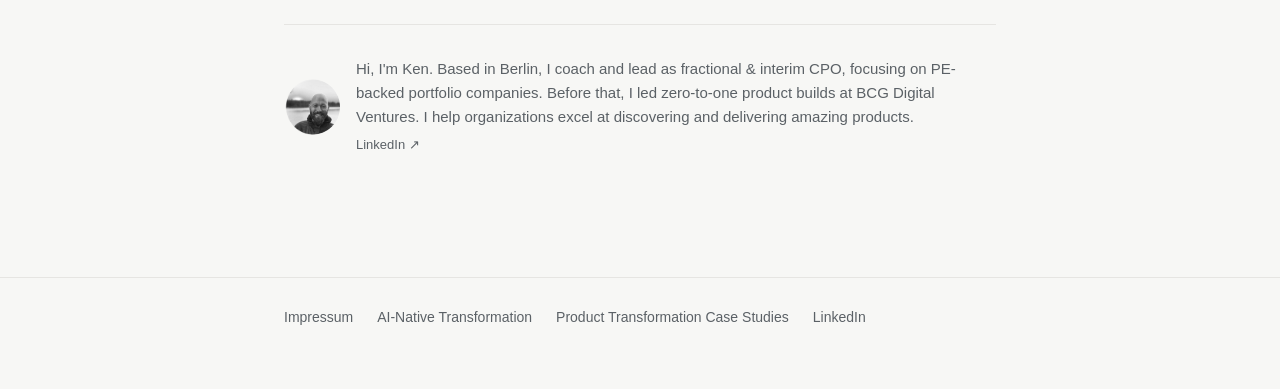
==== commit 909195af: "Add AI-native transformation deep-dive page New /ai-native-transformation/ page covering approach ac" ====
--- a/index.html
+++ b/index.html
@@ -42,7 +42,8 @@
   <div class="wrap">
     <a class="brand" href="/">Ken Knoll, Fractional & Interim CPO</a>
     <nav>
-      <a href="/coaching/">Case Studies</a>
+      <a href="/ai-native-transformation/">AI Transformation</a>
+      <a href="/case-studies/">Case Studies</a>
     </nav>
   </div>
 </header>
@@ -89,7 +90,7 @@
     <h2>What I do and believe</h2>
     <p>I'm a practitioner, not a guru. Whether I'm brought in by a PE operating partner to turn a value-creation plan into a delivered product roadmap, or by a founder building their first empowered product team, I've dramatically impacted the bottom line of the organizations I've worked with. I'm here to help you achieve your company's goals through impactful <strong>fractional and interim product leadership</strong>, <strong>coaching</strong> and <strong>advisory</strong>.</p>
     <p>I lead and operate inside PE-backed portfolio companies, working hands-on with leadership teams to deliver the plan, not just advise on it. I bring the same operating discipline as coach and advisor to founders and product leaders building outside that context. The focus is product <strong>strategy</strong>, <strong>culture</strong>, <strong>cross-functional structures</strong> and <strong>lean processes</strong>, with one goal in mind: building the right products, and the operating model behind them, that sustainably realize the growth plan.</p>
-    <p>The industry is shifting decisively towards outcome-focused product leadership, away from stakeholder-led project management disguised as product management. Building software is no longer the bottleneck; building the right product is, and speed only counts if empowered teams actually deliver outcomes customers and the business need. In an increasingly AI-driven market, that means better outcomes through better, data-informed decisions, not lock-in through scope. I've helped multiple companies make this transition sustainably, including turning a PE fund's value-creation plan into a product organization that delivers it, AI strategy included. I look forward to getting to know you and your challenges!</p>
+    <p>The industry is shifting decisively towards outcome-focused product leadership, away from stakeholder-led project management disguised as product management. Building software is no longer the bottleneck; building the right product is, and speed only counts if empowered teams actually deliver outcomes customers and the business need. In an increasingly AI-driven market, that means better outcomes through better, data-informed decisions, not lock-in through scope. I've helped multiple companies make this transition sustainably, including turning a PE fund's value-creation plan into a product organization that delivers it, AI strategy included. You can read more on <a href="/ai-native-transformation/">how I approach AI-native transformation</a>. I look forward to getting to know you and your challenges!</p>
 
     <a class="cta" href="mailto:ken.knoll@gmail.com">Get in touch – let's work together</a>
 
@@ -165,7 +166,8 @@
 <footer class="site">
   <div class="wrap">
     <a href="/impressum/">Impressum</a>
-    <a href="/coaching/">Product Transformation Case Studies</a>
+    <a href="/ai-native-transformation/">AI-Native Transformation</a>
+    <a href="/case-studies/">Product Transformation Case Studies</a>
     <a href="https://www.linkedin.com/in/ken-knoll-4578077a/" target="_blank" rel="noopener">LinkedIn</a>
   </div>
 </footer>
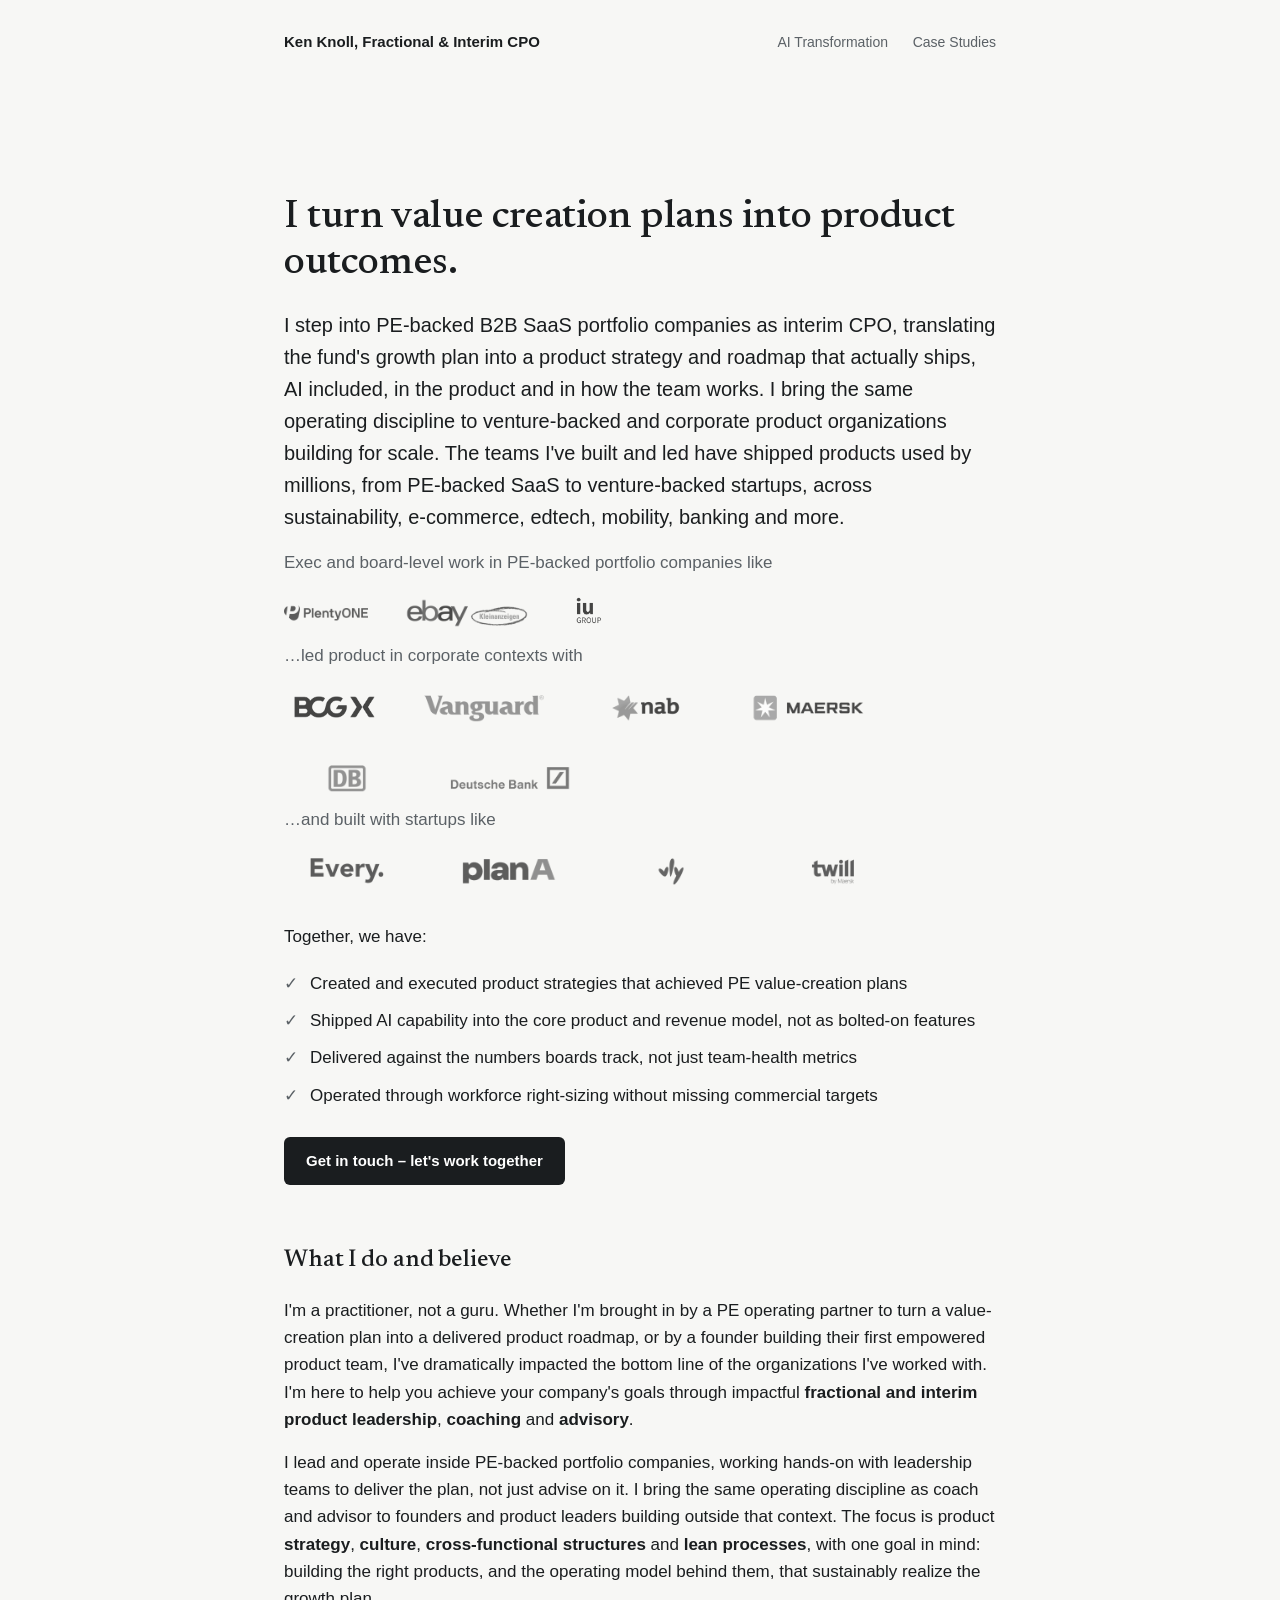
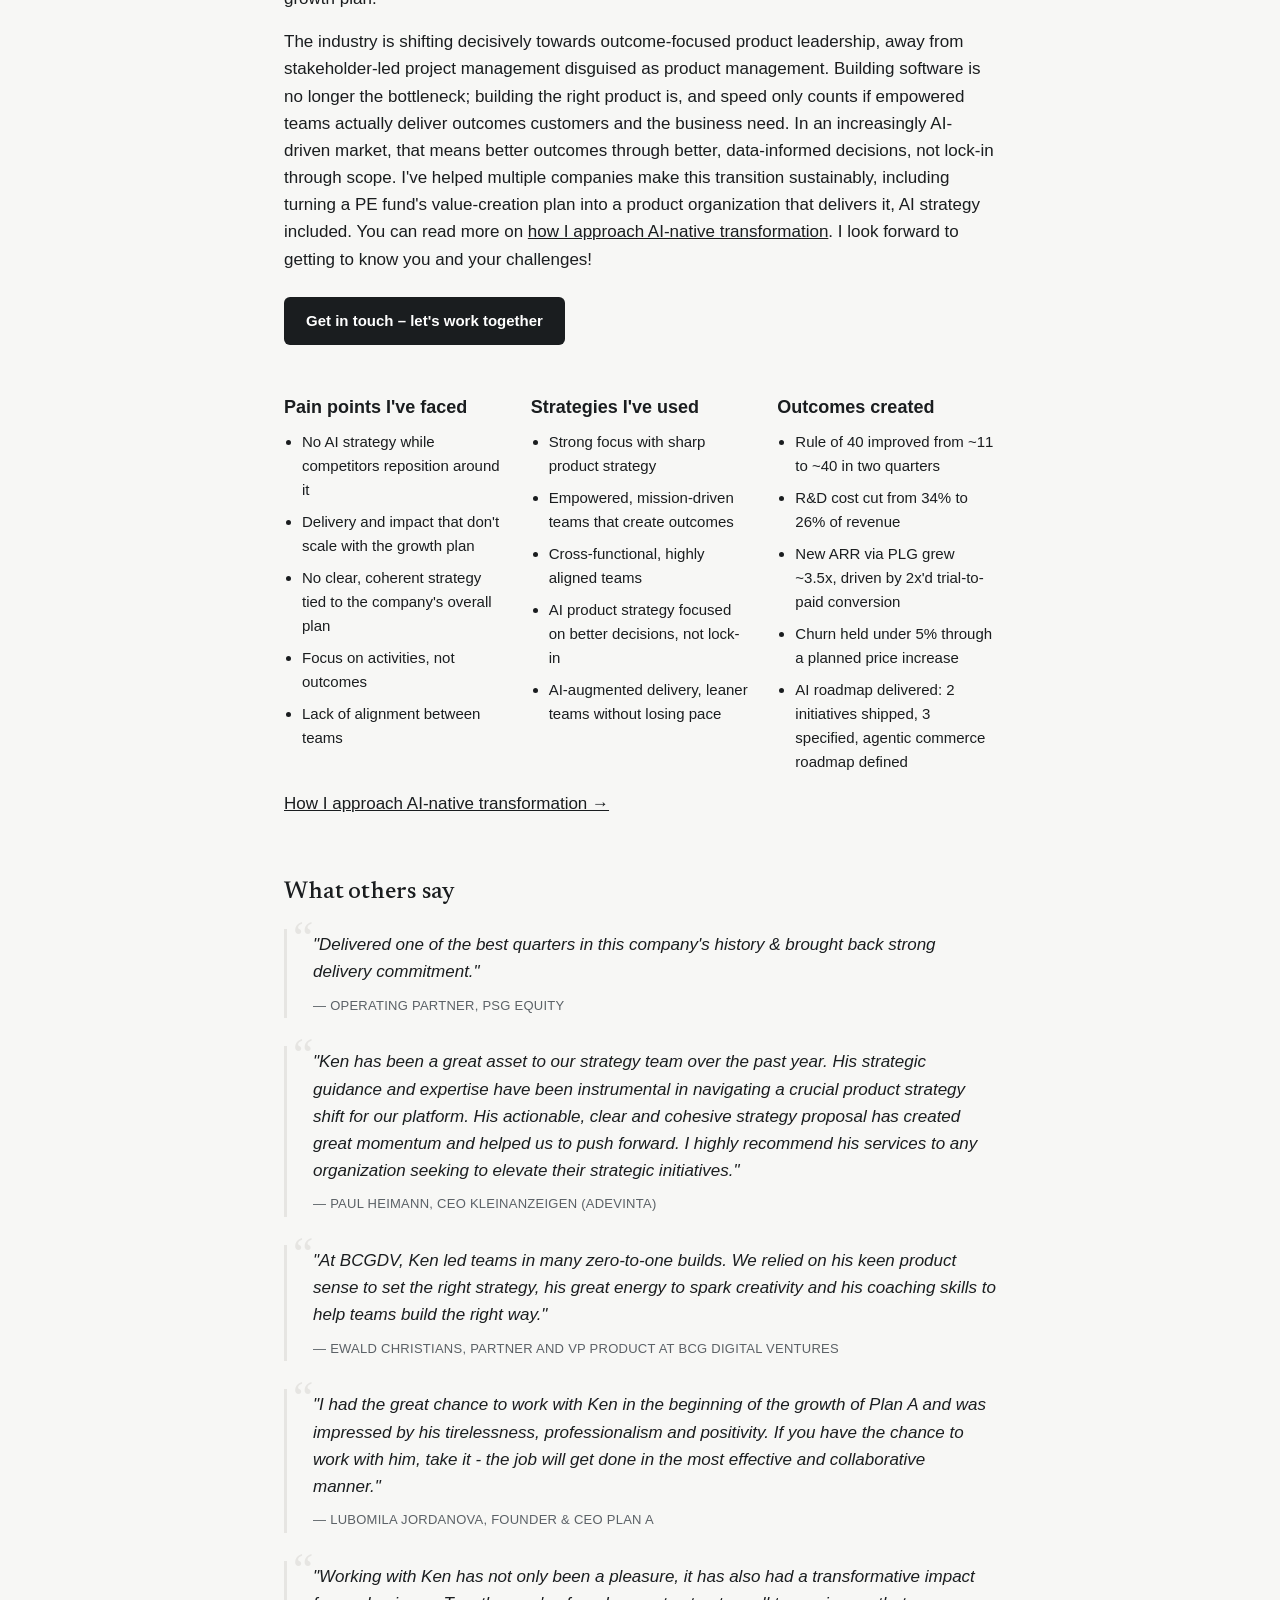
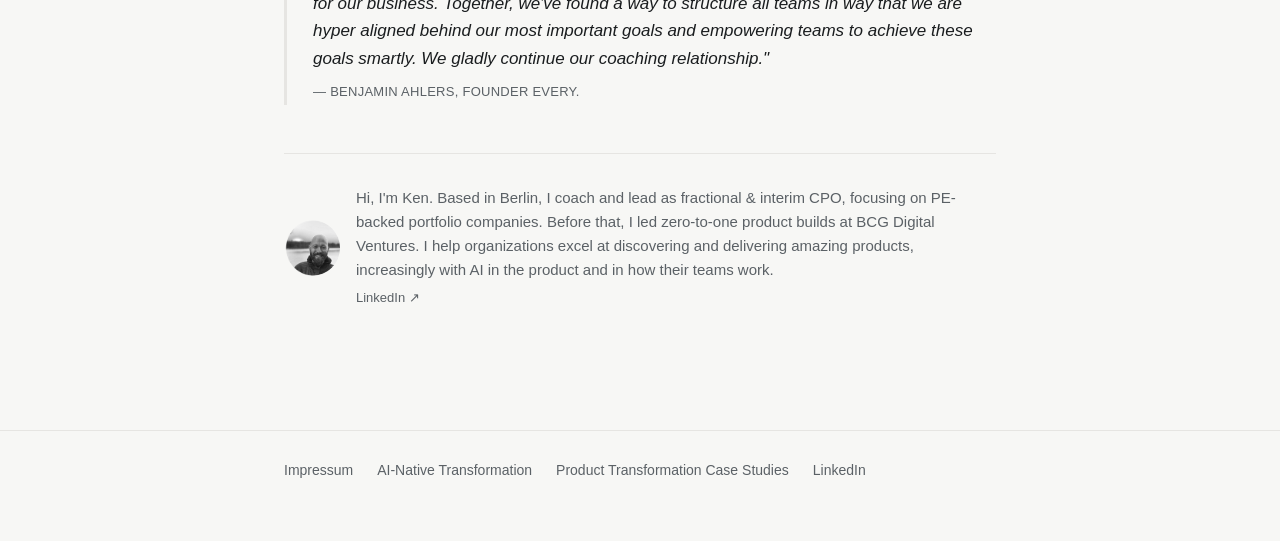
==== commit e572c37f: "Surface AI work earlier and more concretely on the homepage Read the page as an AI-focused investor " ====
--- a/index.html
+++ b/index.html
@@ -51,7 +51,7 @@
 <main>
   <div class="wrap">
     <h1>I turn value creation plans into product outcomes.</h1>
-    <p class="lede">I step into PE-backed B2B SaaS portfolio companies as interim CPO, translating the fund's growth plan into a product strategy and roadmap that actually ships, and bring the same operating discipline to venture-backed and corporate product organizations building for scale. The teams I've built and led have shipped products used by millions, from PE-backed SaaS to venture-backed startups, across sustainability, e-commerce, edtech, mobility, banking and more.</p>
+    <p class="lede">I step into PE-backed B2B SaaS portfolio companies as interim CPO, translating the fund's growth plan into a product strategy and roadmap that actually ships, AI included, in the product and in how the team works. I bring the same operating discipline to venture-backed and corporate product organizations building for scale. The teams I've built and led have shipped products used by millions, from PE-backed SaaS to venture-backed startups, across sustainability, e-commerce, edtech, mobility, banking and more.</p>
 
     <p class="muted">Exec and board-level work in PE-backed portfolio companies like</p>
     <div class="logo-grid">
@@ -81,6 +81,7 @@
     <p style="margin-top:32px;">Together, we have:</p>
     <ul class="check">
       <li>Created and executed product strategies that achieved PE value-creation plans</li>
+      <li>Shipped AI capability into the core product and revenue model, not as bolted-on features</li>
       <li>Delivered against the numbers boards track, not just team-health metrics</li>
       <li>Operated through workforce right-sizing without missing commercial targets</li>
     </ul>
@@ -122,9 +123,12 @@
           <li>R&amp;D cost cut from 34% to 26% of revenue</li>
           <li>New ARR via PLG grew ~3.5x, driven by 2x'd trial-to-paid conversion</li>
           <li>Churn held under 5% through a planned price increase</li>
+          <li>AI roadmap delivered: 2 initiatives shipped, 3 specified, agentic commerce roadmap defined</li>
         </ul>
       </div>
     </div>
+
+    <p><a href="/ai-native-transformation/">How I approach AI-native transformation &rarr;</a></p>
 
     <h2>What others say</h2>
 
@@ -156,7 +160,7 @@
     <div class="author-block">
       <img src="/assets/images/ken-headshot.png" alt="Ken Knoll" width="600" height="579">
       <div>
-        <p>Hi, I'm Ken. Based in Berlin, I coach and lead as fractional &amp; interim CPO, focusing on PE-backed portfolio companies. Before that, I led zero-to-one product builds at BCG Digital Ventures. I help organizations excel at discovering and delivering amazing products.</p>
+        <p>Hi, I'm Ken. Based in Berlin, I coach and lead as fractional &amp; interim CPO, focusing on PE-backed portfolio companies. Before that, I led zero-to-one product builds at BCG Digital Ventures. I help organizations excel at discovering and delivering amazing products, increasingly with AI in the product and in how their teams work.</p>
         <a class="linkedin-link" href="https://www.linkedin.com/in/ken-knoll-4578077a/" target="_blank" rel="noopener">LinkedIn ↗</a>
       </div>
     </div>
